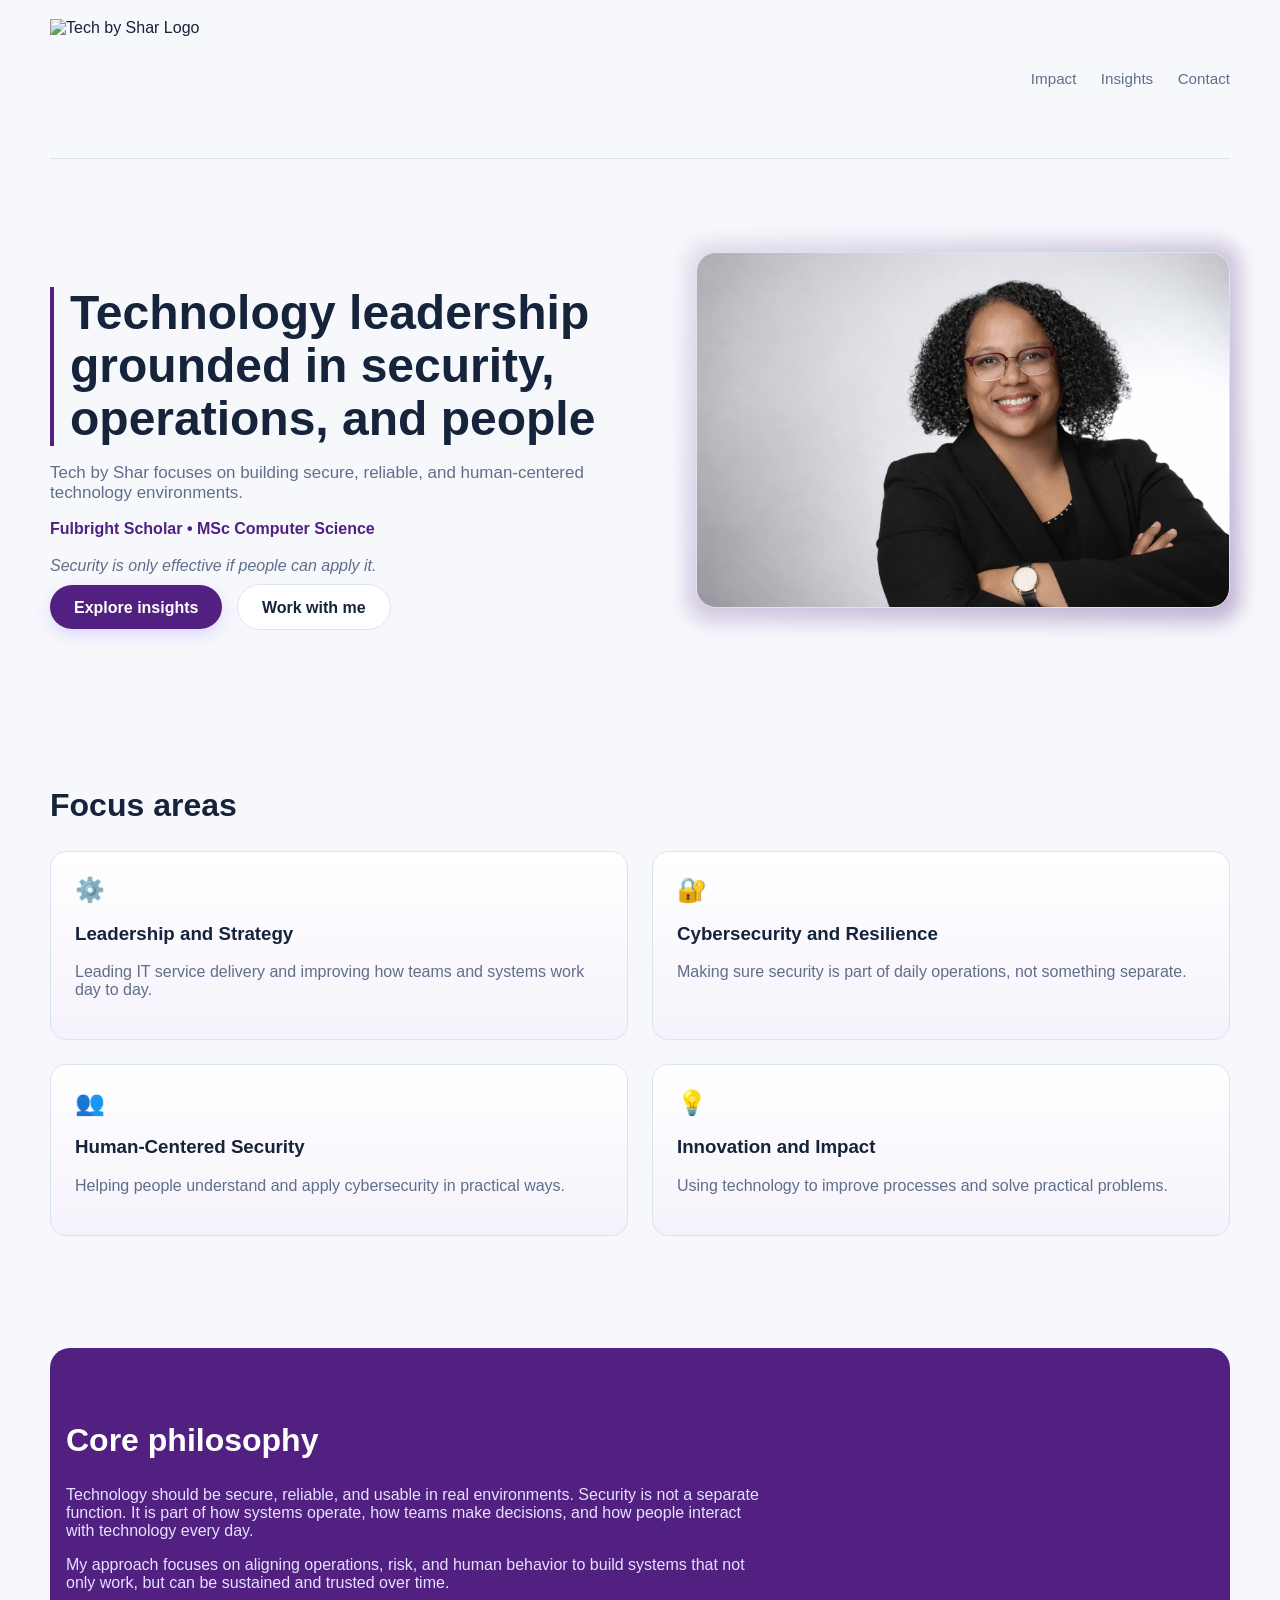
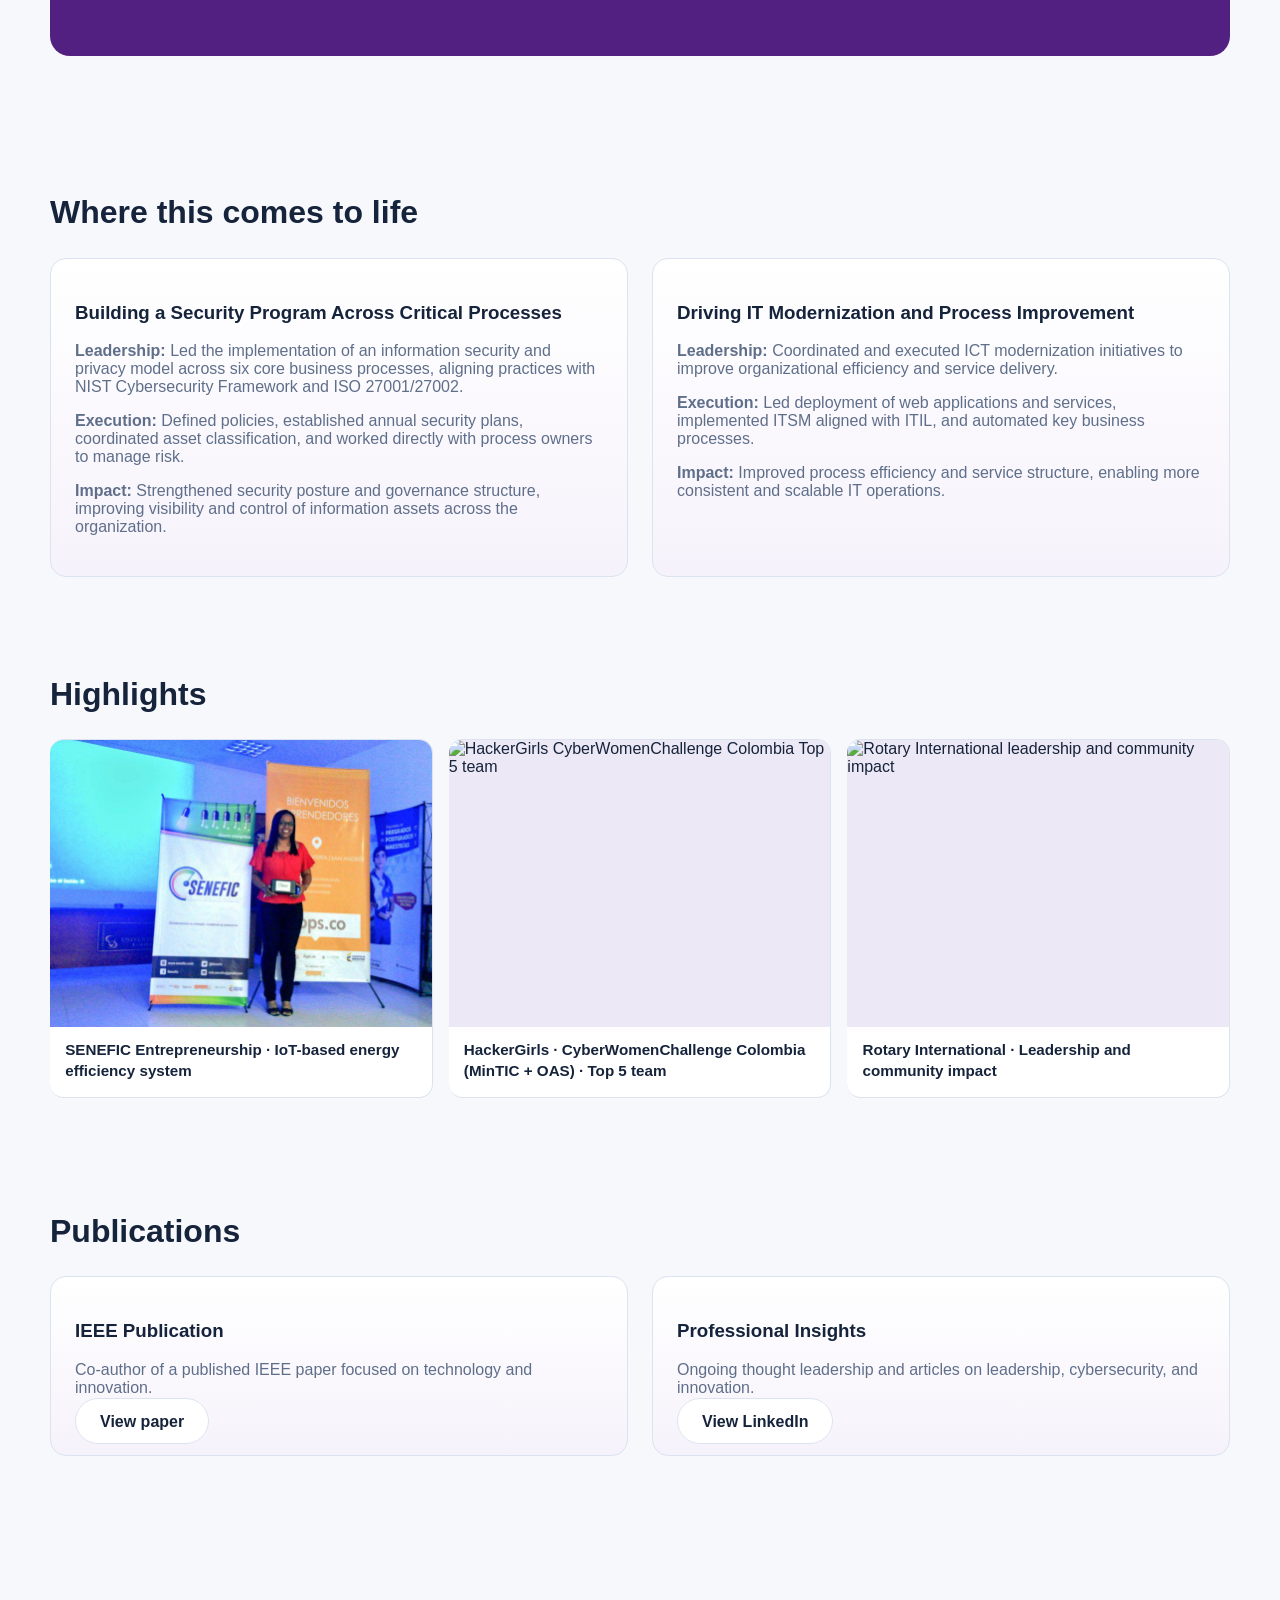
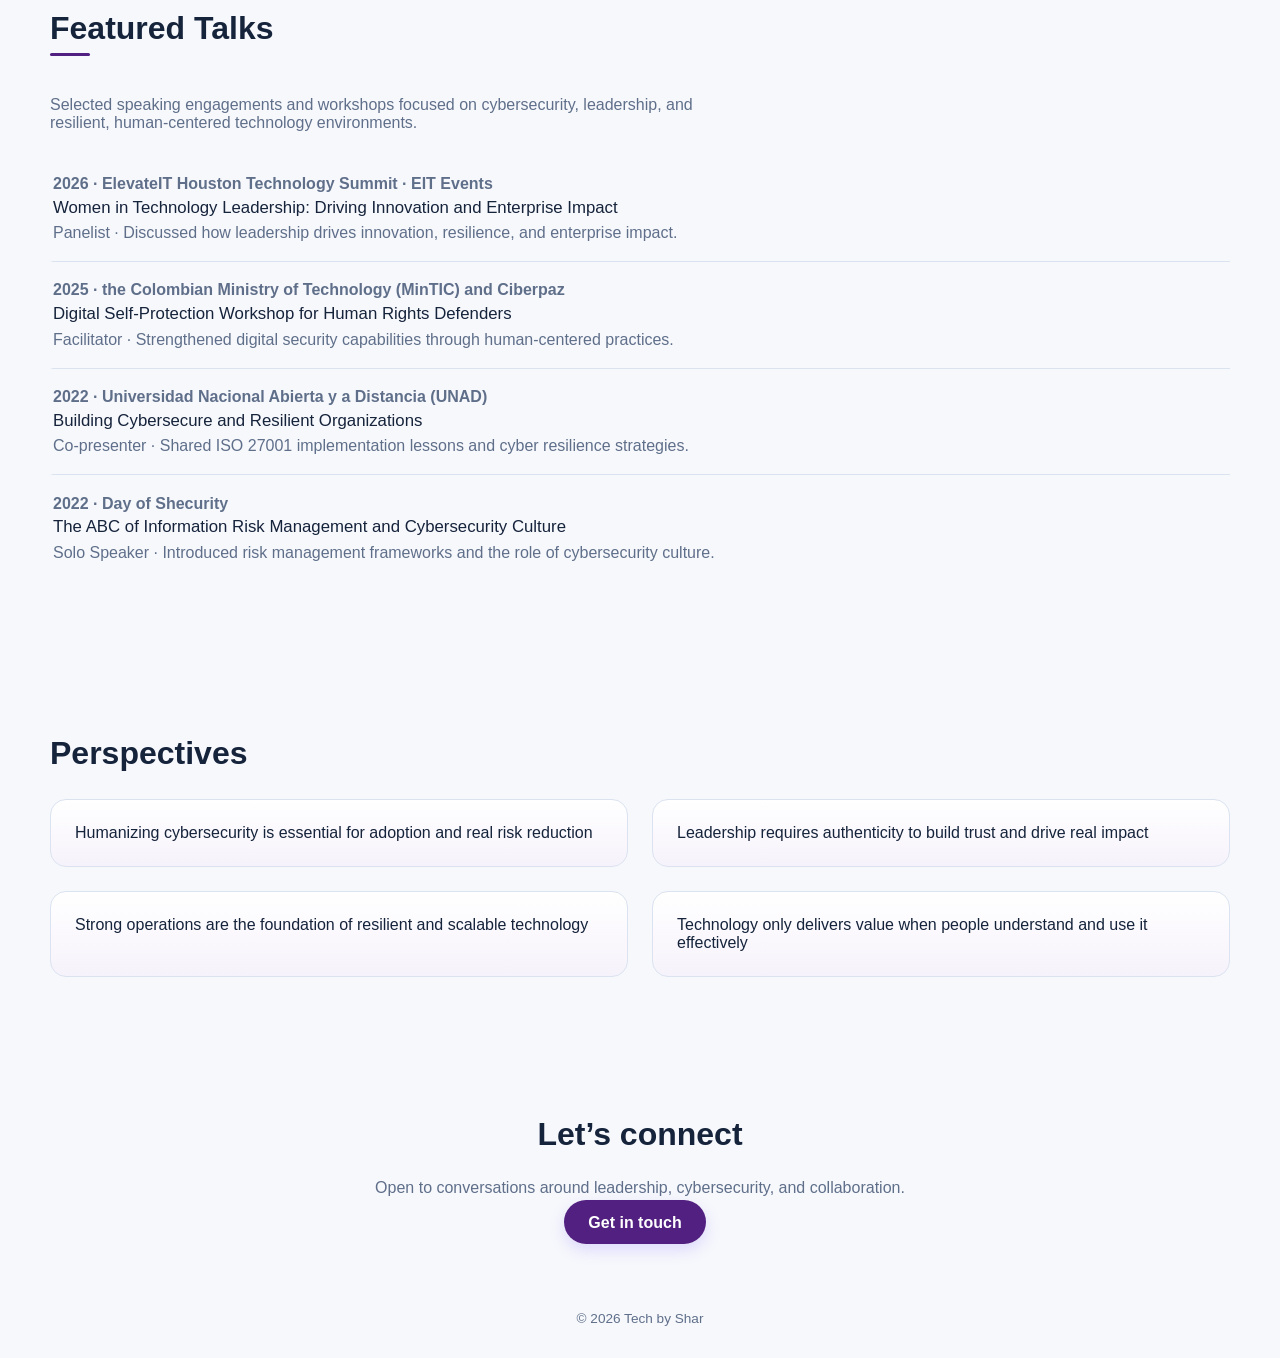
==== index.html @ eb565075 "Update index.html" ====
<!DOCTYPE html>
<html lang="en">
<head>
  <meta charset="UTF-8" />
  <meta name="viewport" content="width=device-width, initial-scale=1.0" />
  <title>Tech by Shar</title>
  <style>
    :root {
      --bg: #f7f8fc;
      --surface: #ffffff;
      --accent: #522081;
      --primary: #522081;
      --text: #15233b;
      --muted: #5f6f8a;
      --border: #dbe3f0;
      --max: 1180px;
    }

    * { box-sizing: border-box; }

    body {
      margin: 0;
      font-family: Inter, Arial, sans-serif;
      background: var(--bg);
      color: var(--text);
    }

    .container {
      width: min(100% - 2rem, var(--max));
      margin: auto;
    }

    header {
      padding: 1.2rem 0;
      border-bottom: 1px solid var(--border);
      display: flex;
      justify-content: space-between;
      align-items: center;
    }

    .logo { height: 88px; }

    nav a {
      margin-left: 20px;
      color: var(--muted);
      text-decoration: none;
      font-size: 0.95rem;
    }

    nav a:hover { color: var(--text); }

    .hero {
      display: grid;
      grid-template-columns: 1.05fr 0.95fr;
      gap: 3.5rem;
      align-items: center;
      padding: 5.5rem 0 5rem;
    }

    h1 {
      font-size: 3rem;
      line-height: 1.1;
      margin-bottom: 1rem;
    }

    p { color: var(--muted); }

    .buttons { margin-top: 1.5rem; }

    .btn {
      padding: 0.85rem 1.5rem;
      border-radius: 999px;
      text-decoration: none;
      font-weight: 700;
      margin-right: 10px;
    }

    .btn-primary {
      background: var(--primary);
      color: white;
      box-shadow: 0 6px 16px rgba(106, 76, 255, 0.18);
    }

    .btn-outline {
      border: 1px solid var(--border);
      color: var(--text);
      background: #fff;
    }

    .hero img {
      width: 100%;
      border-radius: 20px;
      border: 1px solid var(--border);
    }

    .accent-section {
      background: #522081;
      color: white;
      padding: 3rem 0;
      margin: 3rem 0;
      border-radius: 20px;
    }

    .accent-section h2 { color: white; }
    .accent-section p { color: #e6e0ff; }

    section { padding: 4rem 0; }

    h2 { font-size: 2rem; }

    .grid {
      display: grid;
      grid-template-columns: repeat(2, 1fr);
      gap: 1.5rem;
      margin-top: 1.5rem;
    }

    .card {
      transition: transform 0.25s ease, box-shadow 0.25s ease;
    }

    .card:hover {
      transform: translateY(-4px);
      box-shadow: 0 10px 25px rgba(82,32,129,0.15);
    }

    .icon {
      font-size: 1.5rem;
      margin-bottom: 0.5rem;
    }

    .fade-in {
      opacity: 0;
      transform: translateY(20px);
      transition: all 0.6s ease;
    }

    .fade-in.visible {
      opacity: 1;
      transform: translateY(0);
    }

    .card {
      background: linear-gradient(180deg, #ffffff 0%, #f6f2fb 100%);
      border-left: 4px solid #522081;
      padding: 1.5rem;
      border-radius: 16px;
      border: 1px solid var(--border);
    }

    .cta {
      text-align: center;
      padding: 3rem 0;
    }

    footer {
      text-align: center;
      padding: 2rem 0;
      color: var(--muted);
      font-size: 0.85rem;
    }

    @media(max-width: 768px) {
      .hero { grid-template-columns: 1fr; padding: 3.5rem 0; }
      .grid { grid-template-columns: 1fr; }
      h1 { font-size: 2.35rem; }
      .buttons { display: flex; flex-wrap: wrap; gap: 0.8rem; }
      .btn { margin-right: 0; }
    }


/* Highlights reel */
.reel-section {
  padding-top: 0.5rem;
  padding-bottom: 1.5rem;
}

.reel-grid {
  display: grid;
  grid-template-columns: repeat(3, 1fr);
  gap: 1rem;
  margin-top: 1.2rem;
}

.reel-card {
  overflow: hidden;
  text-align: left;
  padding: 0;
  border-left: none;
  background: #fff;
  transition: transform 0.24s ease, box-shadow 0.24s ease;
  border-radius: 14px;
}

.reel-card:hover {
  transform: translateY(-4px);
  box-shadow: 0 10px 22px rgba(82,32,129,0.14);
}

.reel-media {
  position: relative;
  overflow: hidden;
  aspect-ratio: 4 / 3;
  background: #ece8f5;
}

.reel-media img {
  width: 100%;
  height: 100%;
  object-fit: cover;
  display: block;
  transition: transform 0.35s ease;
}

.reel-card:hover .reel-media img {
  transform: scale(1.03);
}

.reel-overlay {
  position: absolute;
  inset: 0;
  background: linear-gradient(to top, rgba(21,35,59,0.78), rgba(21,35,59,0.10) 55%, rgba(21,35,59,0));
  opacity: 0;
  display: flex;
  align-items: flex-end;
  padding: 0.85rem;
  transition: opacity 0.25s ease;
}

.reel-card:hover .reel-overlay {
  opacity: 1;
}

.reel-overlay span {
  color: white;
  font-size: 0.84rem;
  line-height: 1.35;
  font-weight: 600;
}

.reel-copy {
  padding: 0.85rem 0.95rem 1rem;
}

.reel-copy p {
  margin: 0;
  color: var(--text);
  font-weight: 600;
  line-height: 1.35;
  font-size: 0.95rem;
}

.talks-intro {
  max-width: 700px;
  margin-top: 0.5rem;
  margin-bottom: 0.4rem;
}

@media(max-width: 900px) {
  .reel-grid {
    grid-template-columns: 1fr;
  }
}

    /* Featured Talks styling */
    #talks h2 {
      position: relative;
      display: inline-block;
      padding-bottom: 0.3rem;
    }

    #talks h2::after {
      content: "";
      display: block;
      width: 40px;
      height: 3px;
      background: var(--primary);
      margin-top: 6px;
      border-radius: 2px;
    }

    #talks .fade-in {
      border-left: 3px solid transparent;
      padding-left: 0.8rem;
      transition: all 0.25s ease;
    }

    #talks .fade-in:hover {
      border-left: 3px solid var(--primary);
      background: linear-gradient(90deg, #52208110, transparent);
    }

</style>
</head>
<body>

<div class="container">

<header>
  <img src="tbslogo.png" alt="Tech by Shar Logo" class="logo" style="height:120px;">
  <nav>
    <a href="#impact">Impact</a>
    <a href="#insights">Insights</a>
    <a href="#contact">Contact</a>
  </nav>
</header>

<section class="hero">
  <div>
    <div style="border-left:4px solid var(--primary); padding-left:1rem; margin-bottom:1rem;">
      <h1>Technology leadership grounded in security, operations, and people</h1>
    </div>

    <p style="max-width:34rem; font-size:1.06rem;">
      Tech by Shar focuses on building secure, reliable, and human-centered technology environments.
    </p>

    <p style="margin-top:0.6rem; font-weight:600; color: var(--primary);">
      Fulbright Scholar • MSc Computer Science
    </p>

    <p style="margin-top:1.2rem; font-style:italic; color: var(--muted);">
      Security is only effective if people can apply it.
    </p>

    <div class="buttons">
      <a href="#insights" class="btn btn-primary">Explore insights</a>
      <a href="#contact" class="btn btn-outline">Work with me</a>
    </div>
  </div>

  <div style="position:relative;">
    <div style="position:absolute; inset:-10px; background:linear-gradient(135deg, #52208122, #52208155); border-radius:24px; filter:blur(10px);"></div>
    <img src="tbsr.png" alt="Tech by Shar" style="position:relative;">
  </div>
</section>

<section id="impact">
  <h2>Focus areas</h2>
  <div class="grid">
    <div class="card fade-in">
      <div class="icon">⚙️</div>
      <h3>Leadership and Strategy</h3>
      <p>Leading IT service delivery and improving how teams and systems work day to day.</p>
    </div>
    <div class="card fade-in">
      <div class="icon">🔐</div>
      <h3>Cybersecurity and Resilience</h3>
      <p>Making sure security is part of daily operations, not something separate.</p>
    </div>
    <div class="card fade-in">
      <div class="icon">👥</div>
      <h3>Human-Centered Security</h3>
      <p>Helping people understand and apply cybersecurity in practical ways.</p>
    </div>
    <div class="card fade-in">
      <div class="icon">💡</div>
      <h3>Innovation and Impact</h3>
      <p>Using technology to improve processes and solve practical problems.</p>
    </div>
  </div>
</section>

<section class="accent-section">
  <div class="container">
    <h2>Core philosophy</h2>
    <p style="max-width:700px;">
      Technology should be secure, reliable, and usable in real environments. Security is not a separate function. It is part of how systems operate, how teams make decisions, and how people interact with technology every day.
    </p>
    <p style="max-width:700px; margin-top:1rem;">
      My approach focuses on aligning operations, risk, and human behavior to build systems that not only work, but can be sustained and trusted over time.
    </p>
  </div>
</section>


<section id="impact-stories">
  <h2>Where this comes to life</h2>
  <div class="grid">

    <div class="card fade-in">
      <h3>Building a Security Program Across Critical Processes</h3>
      <p><strong>Leadership:</strong> Led the implementation of an information security and privacy model across six core business processes, aligning practices with NIST Cybersecurity Framework and ISO 27001/27002.</p>
      <p><strong>Execution:</strong> Defined policies, established annual security plans, coordinated asset classification, and worked directly with process owners to manage risk.</p>
      <p><strong>Impact:</strong> Strengthened security posture and governance structure, improving visibility and control of information assets across the organization.</p>
    </div>

    <div class="card fade-in">
      <h3>Driving IT Modernization and Process Improvement</h3>
      <p><strong>Leadership:</strong> Coordinated and executed ICT modernization initiatives to improve organizational efficiency and service delivery.</p>
      <p><strong>Execution:</strong> Led deployment of web applications and services, implemented ITSM aligned with ITIL, and automated key business processes.</p>
      <p><strong>Impact:</strong> Improved process efficiency and service structure, enabling more consistent and scalable IT operations.</p>
    </div>

  </div>
</section>

<section id="reel" class="reel-section">
  <h2>Highlights</h2>
  <div class="reel-grid">

    <div class="card reel-card fade-in">
      <div class="reel-media">
        <img src="Senefic1.jpeg" alt="SENEFIC entrepreneurship and IoT innovation">
        <div class="reel-overlay">
          <span>Innovation translated into practical, community-driven technology.</span>
        </div>
      </div>
      <div class="reel-copy">
        <p>SENEFIC Entrepreneurship · IoT-based energy efficiency system</p>
      </div>
    </div>

    <div class="card reel-card fade-in">
      <div class="reel-media">
        <img src="ChatGPT Image Apr 8, 2026, 11_55_31 PM.png" alt="HackerGirls CyberWomenChallenge Colombia Top 5 team">
        <div class="reel-overlay">
          <span>Cybersecurity, teamwork, and national-level challenge experience.</span>
        </div>
      </div>
      <div class="reel-copy">
        <p>HackerGirls · CyberWomenChallenge Colombia (MinTIC + OAS) · Top 5 team</p>
      </div>
    </div>

    <div class="card reel-card fade-in">
      <div class="reel-media">
        <img src="FB_IMG_1553921171342.jpg" alt="Rotary International leadership and community impact">
        <div class="reel-overlay">
          <span>Leadership expressed through service, collaboration, and community impact.</span>
        </div>
      </div>
      <div class="reel-copy">
        <p>Rotary International · Leadership and community impact</p>
      </div>
    </div>

  </div>
</section>

<section id="publications">
  <h2>Publications</h2>
  <div class="grid">

    <div class="card fade-in">
      <h3>IEEE Publication</h3>
      <p>Co-author of a published IEEE paper focused on technology and innovation.</p>
      <a href="https://ieeexplore.ieee.org/document/11339996" target="_blank" class="btn btn-outline">View paper</a>
    </div>

    <div class="card fade-in">
      <h3>Professional Insights</h3>
      <p>Ongoing thought leadership and articles on leadership, cybersecurity, and innovation.</p>
      <a href="https://www.linkedin.com/in/techbyshar/" target="_blank" class="btn btn-outline">View LinkedIn</a>
    </div>

  </div>
</section>


<section id="talks">
  <h2>Featured Talks</h2>

  <p class="talks-intro">
    Selected speaking engagements and workshops focused on cybersecurity, leadership, and resilient, human-centered technology environments.
  </p>

  <div style="margin-top:1.5rem;">

    <div class="fade-in" style="border-bottom:1px solid var(--border); padding:1.2rem 0;">
      <p style="margin:0; font-weight:600;">
        2026 · ElevateIT Houston Technology Summit · EIT Events
      </p>
      <p style="margin:0.3rem 0 0; font-size:1.05rem; color:var(--text);">
        Women in Technology Leadership: Driving Innovation and Enterprise Impact
      </p>
      <p style="margin:0.4rem 0 0; color:var(--muted);">
        Panelist · Discussed how leadership drives innovation, resilience, and enterprise impact.
      </p>
    </div>

    <div class="fade-in" style="border-bottom:1px solid var(--border); padding:1.2rem 0;">
      <p style="margin:0; font-weight:600;">
        2025 · the Colombian Ministry of Technology (MinTIC) and Ciberpaz
      </p>
      <p style="margin:0.3rem 0 0; font-size:1.05rem; color:var(--text);">
        Digital Self-Protection Workshop for Human Rights Defenders
      </p>
      <p style="margin:0.4rem 0 0; color:var(--muted);">
        Facilitator · Strengthened digital security capabilities through human-centered practices.
      </p>
    </div>

    <div class="fade-in" style="border-bottom:1px solid var(--border); padding:1.2rem 0;">
      <p style="margin:0; font-weight:600;">
        2022 · Universidad Nacional Abierta y a Distancia (UNAD)
      </p>
      <p style="margin:0.3rem 0 0; font-size:1.05rem; color:var(--text);">
        Building Cybersecure and Resilient Organizations
      </p>
      <p style="margin:0.4rem 0 0; color:var(--muted);">
        Co-presenter · Shared ISO 27001 implementation lessons and cyber resilience strategies.
      </p>
    </div>

    <div class="fade-in" style="padding:1.2rem 0;">
      <p style="margin:0; font-weight:600;">
        2022 · Day of Shecurity
      </p>
      <p style="margin:0.3rem 0 0; font-size:1.05rem; color:var(--text);">
        The ABC of Information Risk Management and Cybersecurity Culture
      </p>
      <p style="margin:0.4rem 0 0; color:var(--muted);">
        Solo Speaker · Introduced risk management frameworks and the role of cybersecurity culture.
      </p>
    </div>

  </div>
</section>


<section id="insights">
  <h2>Perspectives</h2>
  <div class="grid">
    <div class="card">Humanizing cybersecurity is essential for adoption and real risk reduction</div>
    <div class="card">Leadership requires authenticity to build trust and drive real impact</div>
    <div class="card">Strong operations are the foundation of resilient and scalable technology</div>
    <div class="card">Technology only delivers value when people understand and use it effectively</div>
  </div>
</section>

<section class="cta" id="contact">
  <h2>Let’s connect</h2>
  <p>Open to conversations around leadership, cybersecurity, and collaboration.</p>
  <a href="mailto:techbyshar@email.com" class="btn btn-primary">Get in touch</a>
</section>

<footer>
  © 2026 Tech by Shar
</footer>

</div>

<script>
  const observer = new IntersectionObserver(entries => {
    entries.forEach(entry => {
      if(entry.isIntersecting) {
        entry.target.classList.add('visible');
      }
    });
  });

  document.querySelectorAll('.fade-in').forEach(el => observer.observe(el));
</script>
</body>
</html>
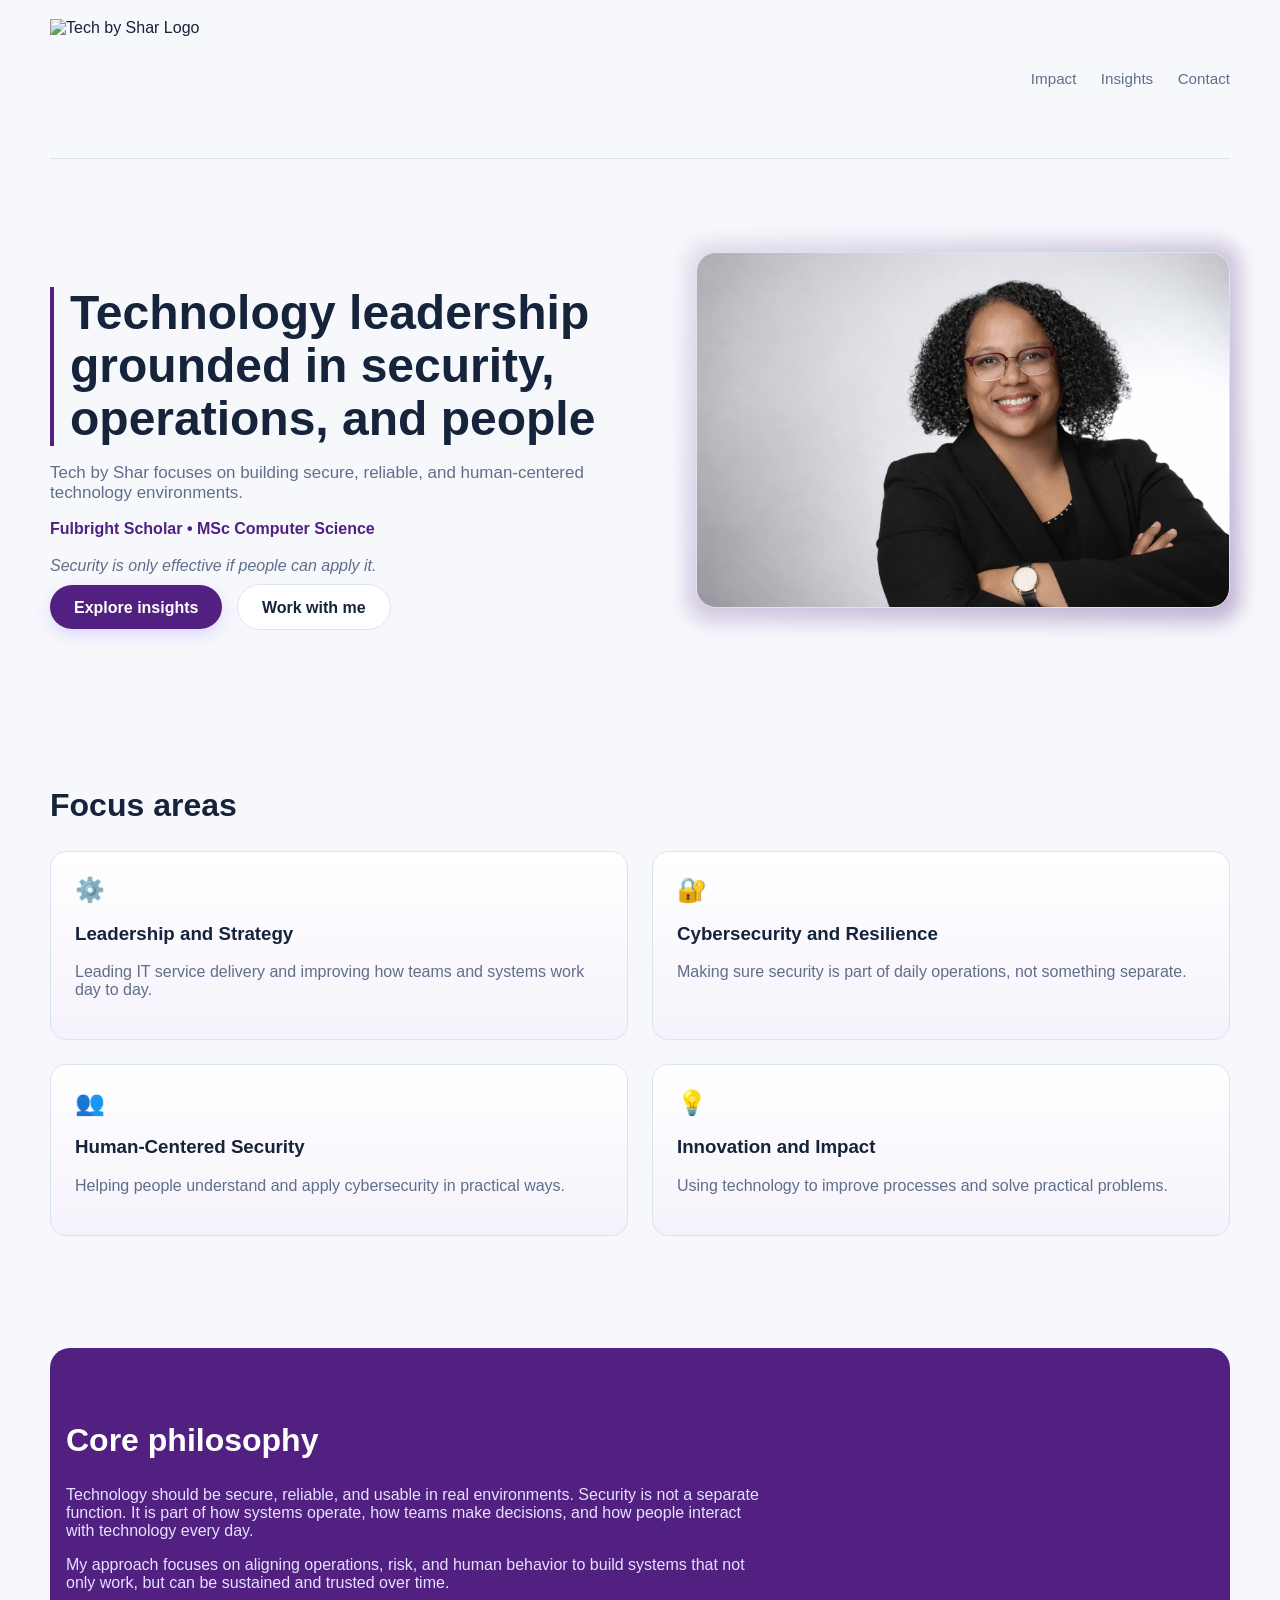
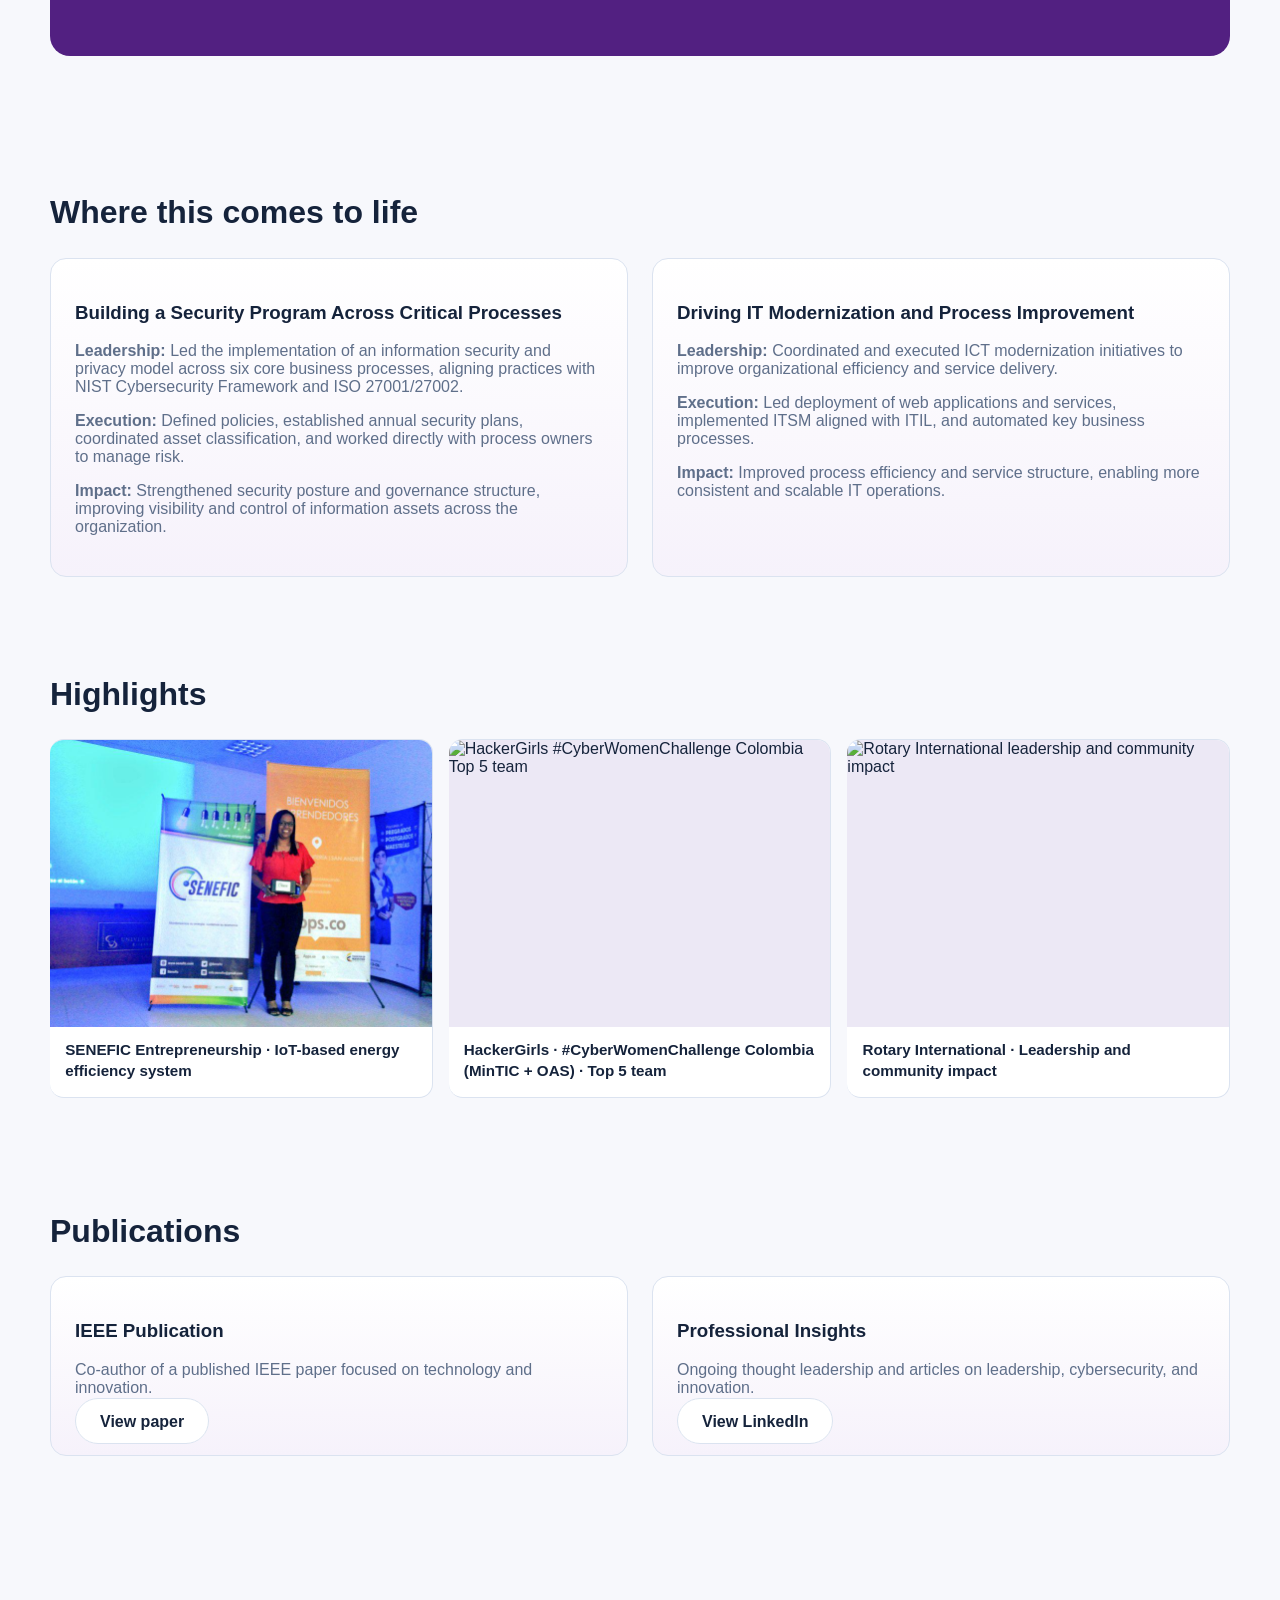
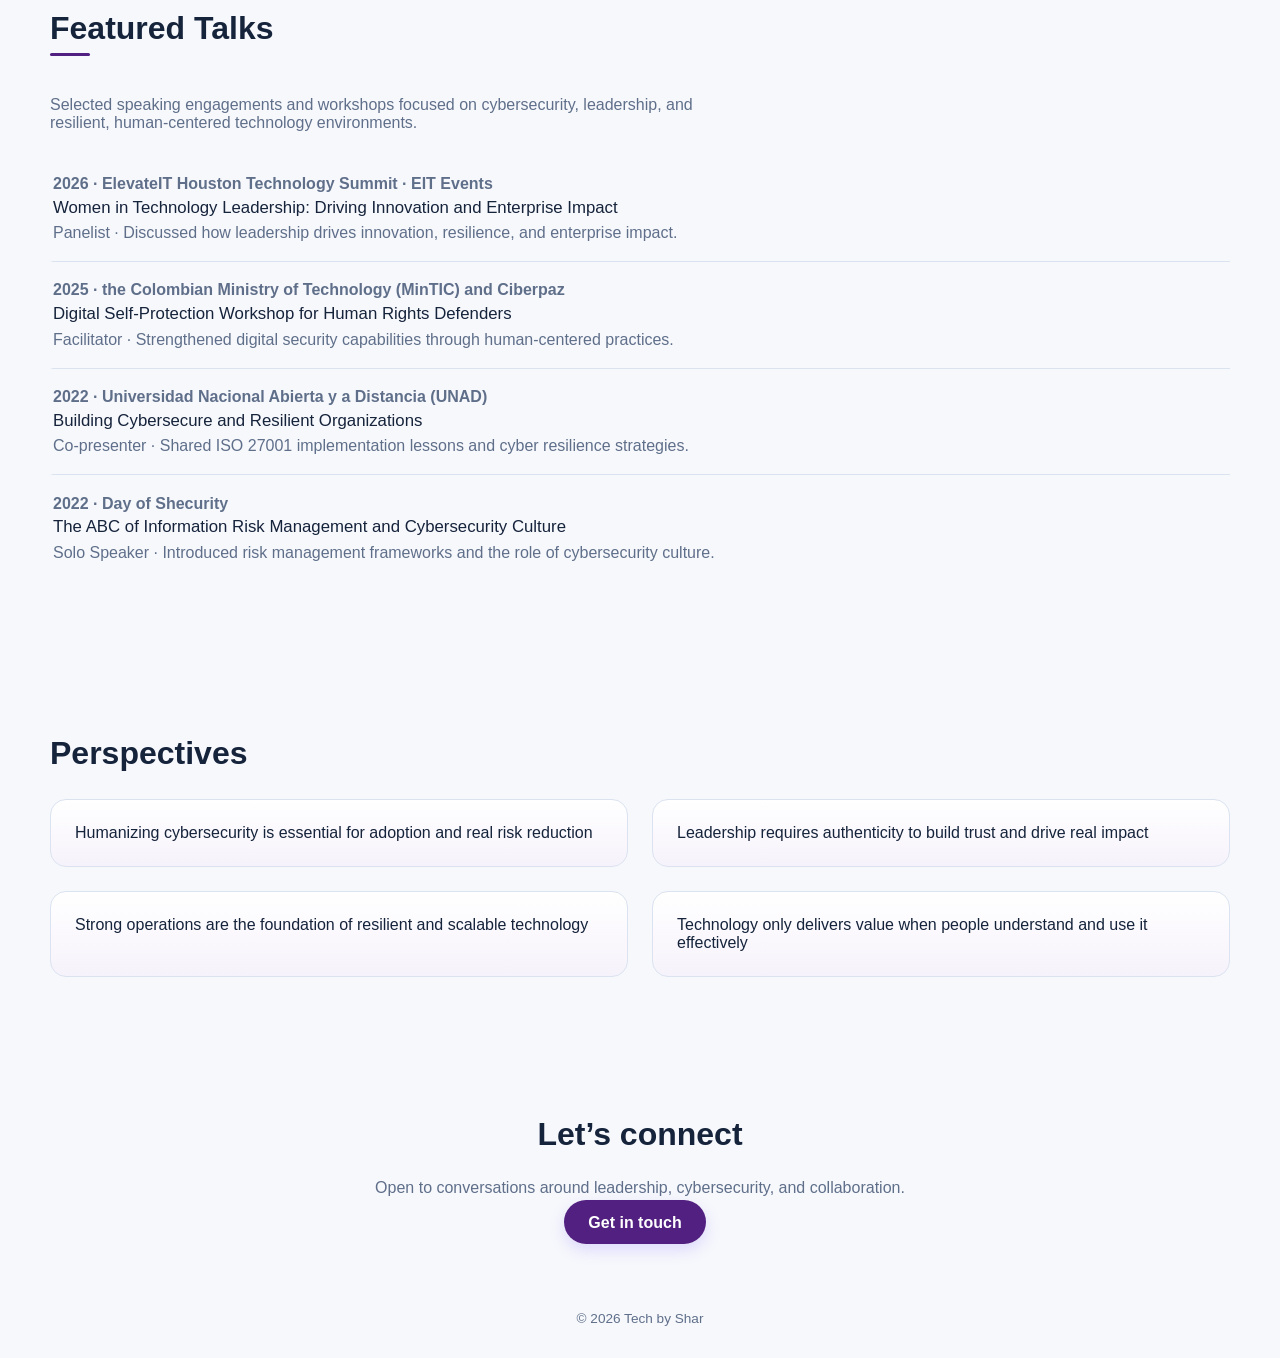
==== commit 97a20aff: "Update index.html" ====
--- a/index.html
+++ b/index.html
@@ -413,19 +413,19 @@
 
     <div class="card reel-card fade-in">
       <div class="reel-media">
-        <img src="ChatGPT Image Apr 8, 2026, 11_55_31 PM.png" alt="HackerGirls CyberWomenChallenge Colombia Top 5 team">
+        <img src="HG2.png" alt="HackerGirls #CyberWomenChallenge Colombia Top 5 team">
         <div class="reel-overlay">
           <span>Cybersecurity, teamwork, and national-level challenge experience.</span>
         </div>
       </div>
       <div class="reel-copy">
-        <p>HackerGirls · CyberWomenChallenge Colombia (MinTIC + OAS) · Top 5 team</p>
+        <p>HackerGirls · #CyberWomenChallenge Colombia (MinTIC + OAS) · Top 5 team</p>
       </div>
     </div>
 
     <div class="card reel-card fade-in">
       <div class="reel-media">
-        <img src="FB_IMG_1553921171342.jpg" alt="Rotary International leadership and community impact">
+        <img src="Rotary2.jpg" alt="Rotary International leadership and community impact">
         <div class="reel-overlay">
           <span>Leadership expressed through service, collaboration, and community impact.</span>
         </div>
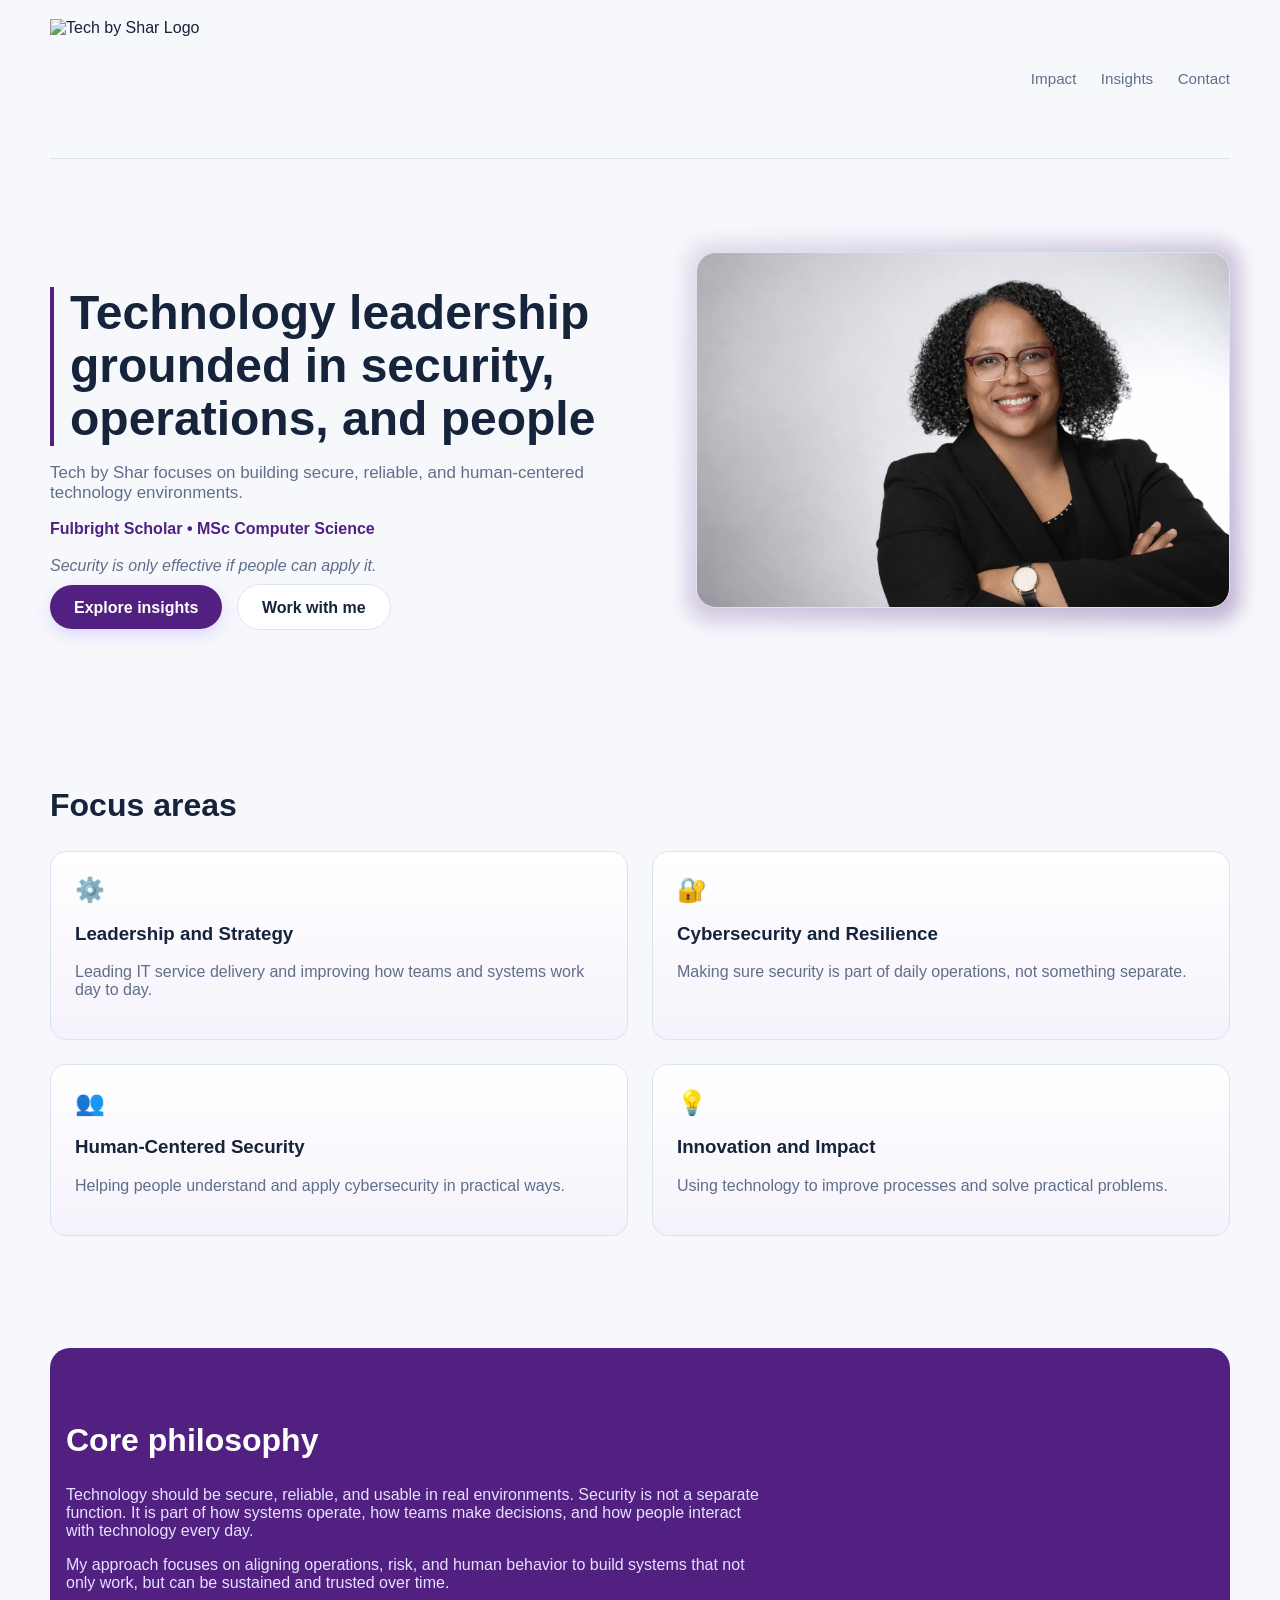
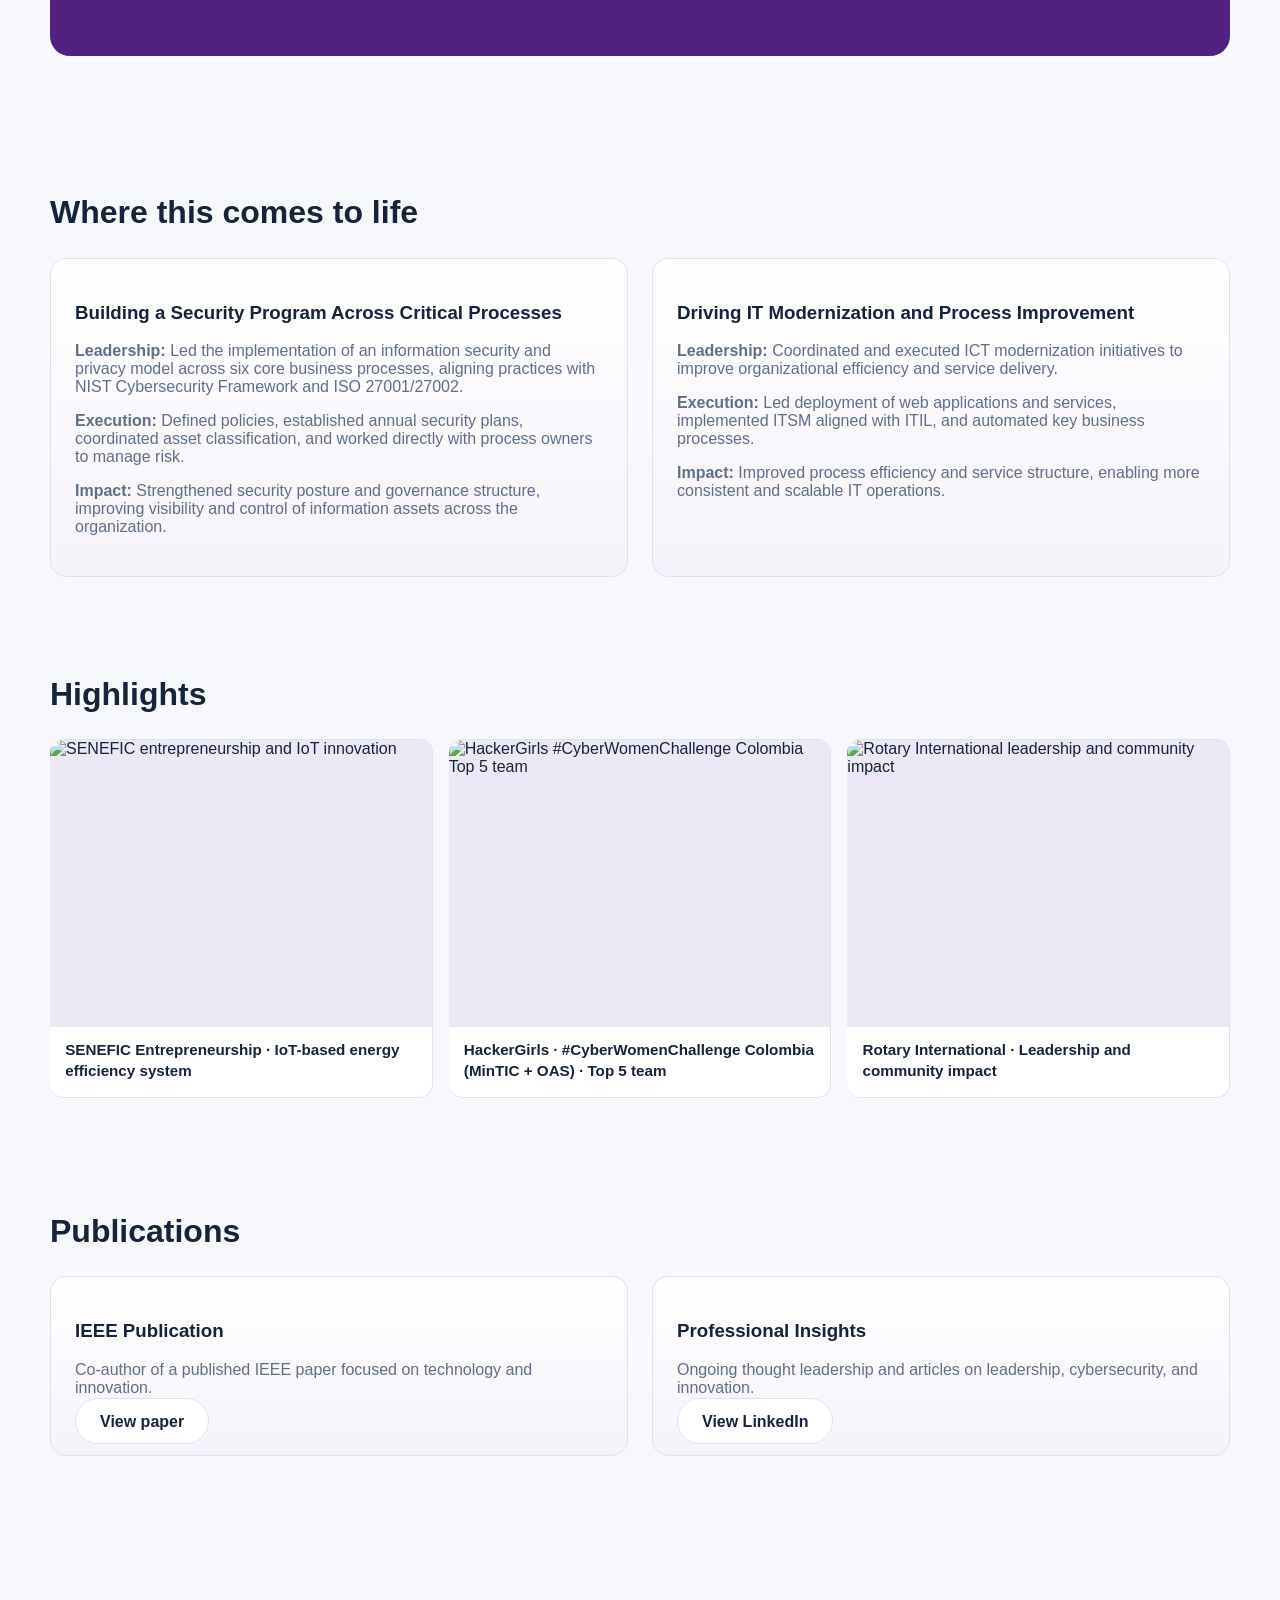
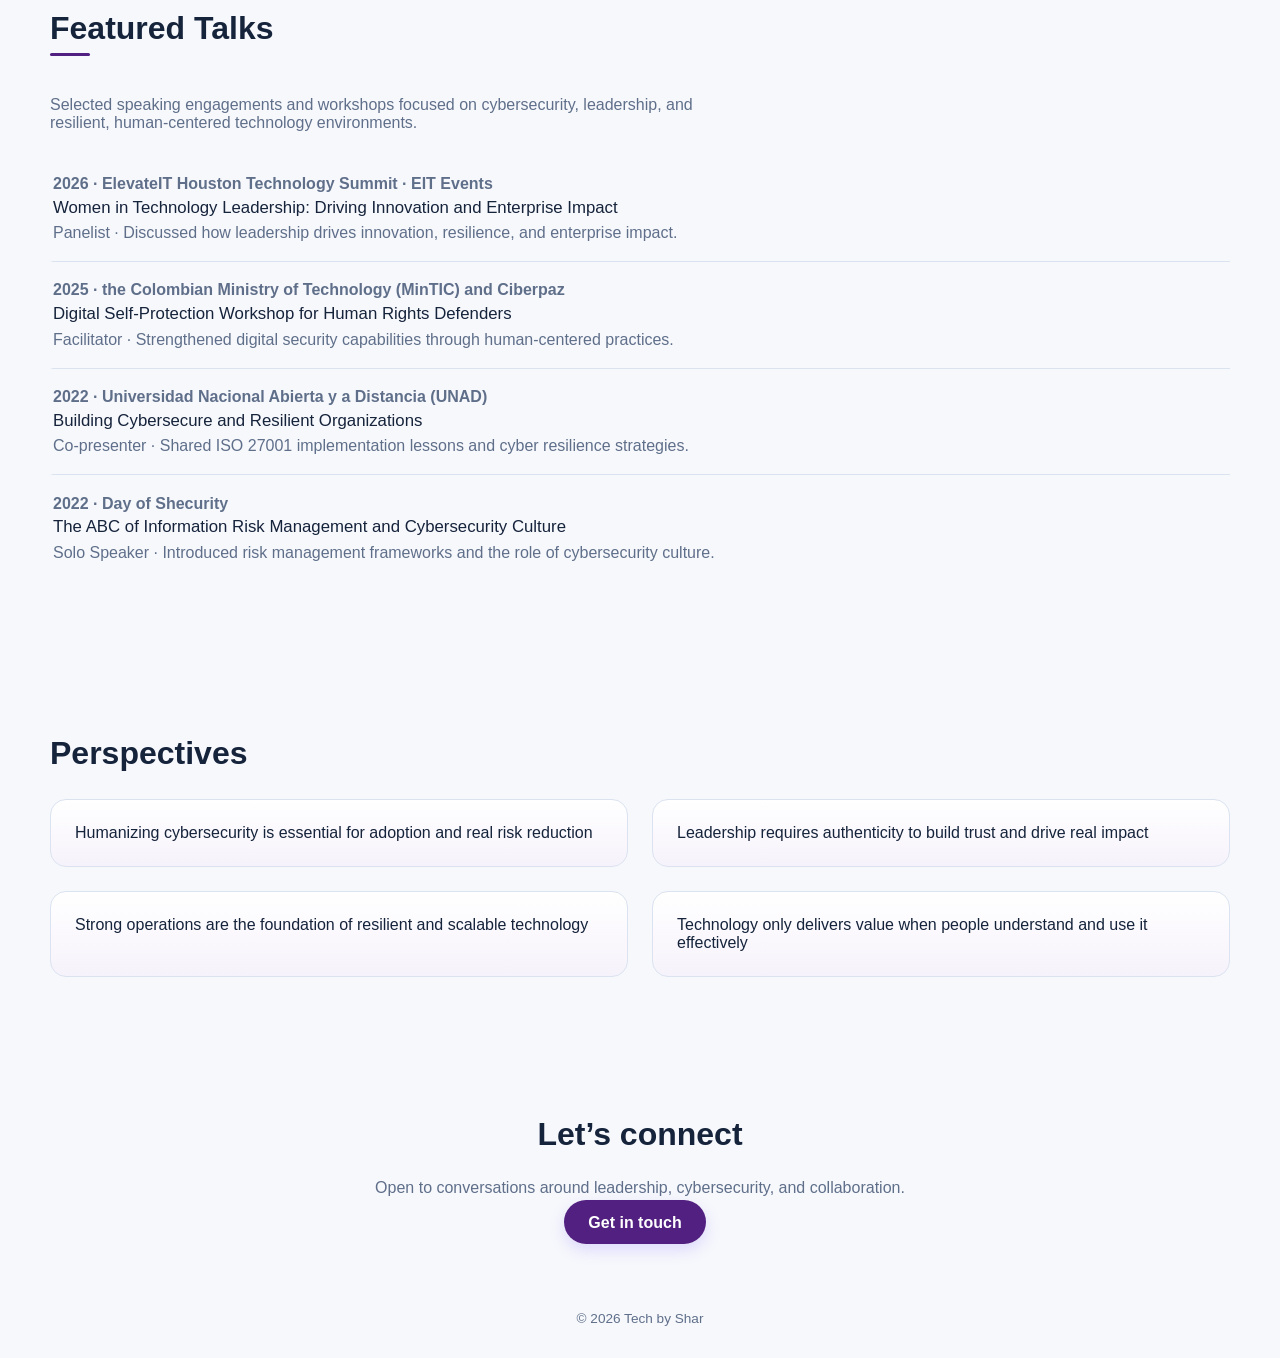
==== commit ba7fa6e1: "Update index.html" ====
--- a/index.html
+++ b/index.html
@@ -401,7 +401,7 @@
 
     <div class="card reel-card fade-in">
       <div class="reel-media">
-        <img src="Senefic1.jpeg" alt="SENEFIC entrepreneurship and IoT innovation">
+        <img src="Senefic3.jpeg" alt="SENEFIC entrepreneurship and IoT innovation">
         <div class="reel-overlay">
           <span>Innovation translated into practical, community-driven technology.</span>
         </div>
@@ -413,7 +413,7 @@
 
     <div class="card reel-card fade-in">
       <div class="reel-media">
-        <img src="HG2.png" alt="HackerGirls #CyberWomenChallenge Colombia Top 5 team">
+        <img src="HG3.png" alt="HackerGirls #CyberWomenChallenge Colombia Top 5 team">
         <div class="reel-overlay">
           <span>Cybersecurity, teamwork, and national-level challenge experience.</span>
         </div>
@@ -425,7 +425,7 @@
 
     <div class="card reel-card fade-in">
       <div class="reel-media">
-        <img src="Rotary2.jpg" alt="Rotary International leadership and community impact">
+        <img src="Rotary1.jpg" alt="Rotary International leadership and community impact">
         <div class="reel-overlay">
           <span>Leadership expressed through service, collaboration, and community impact.</span>
         </div>
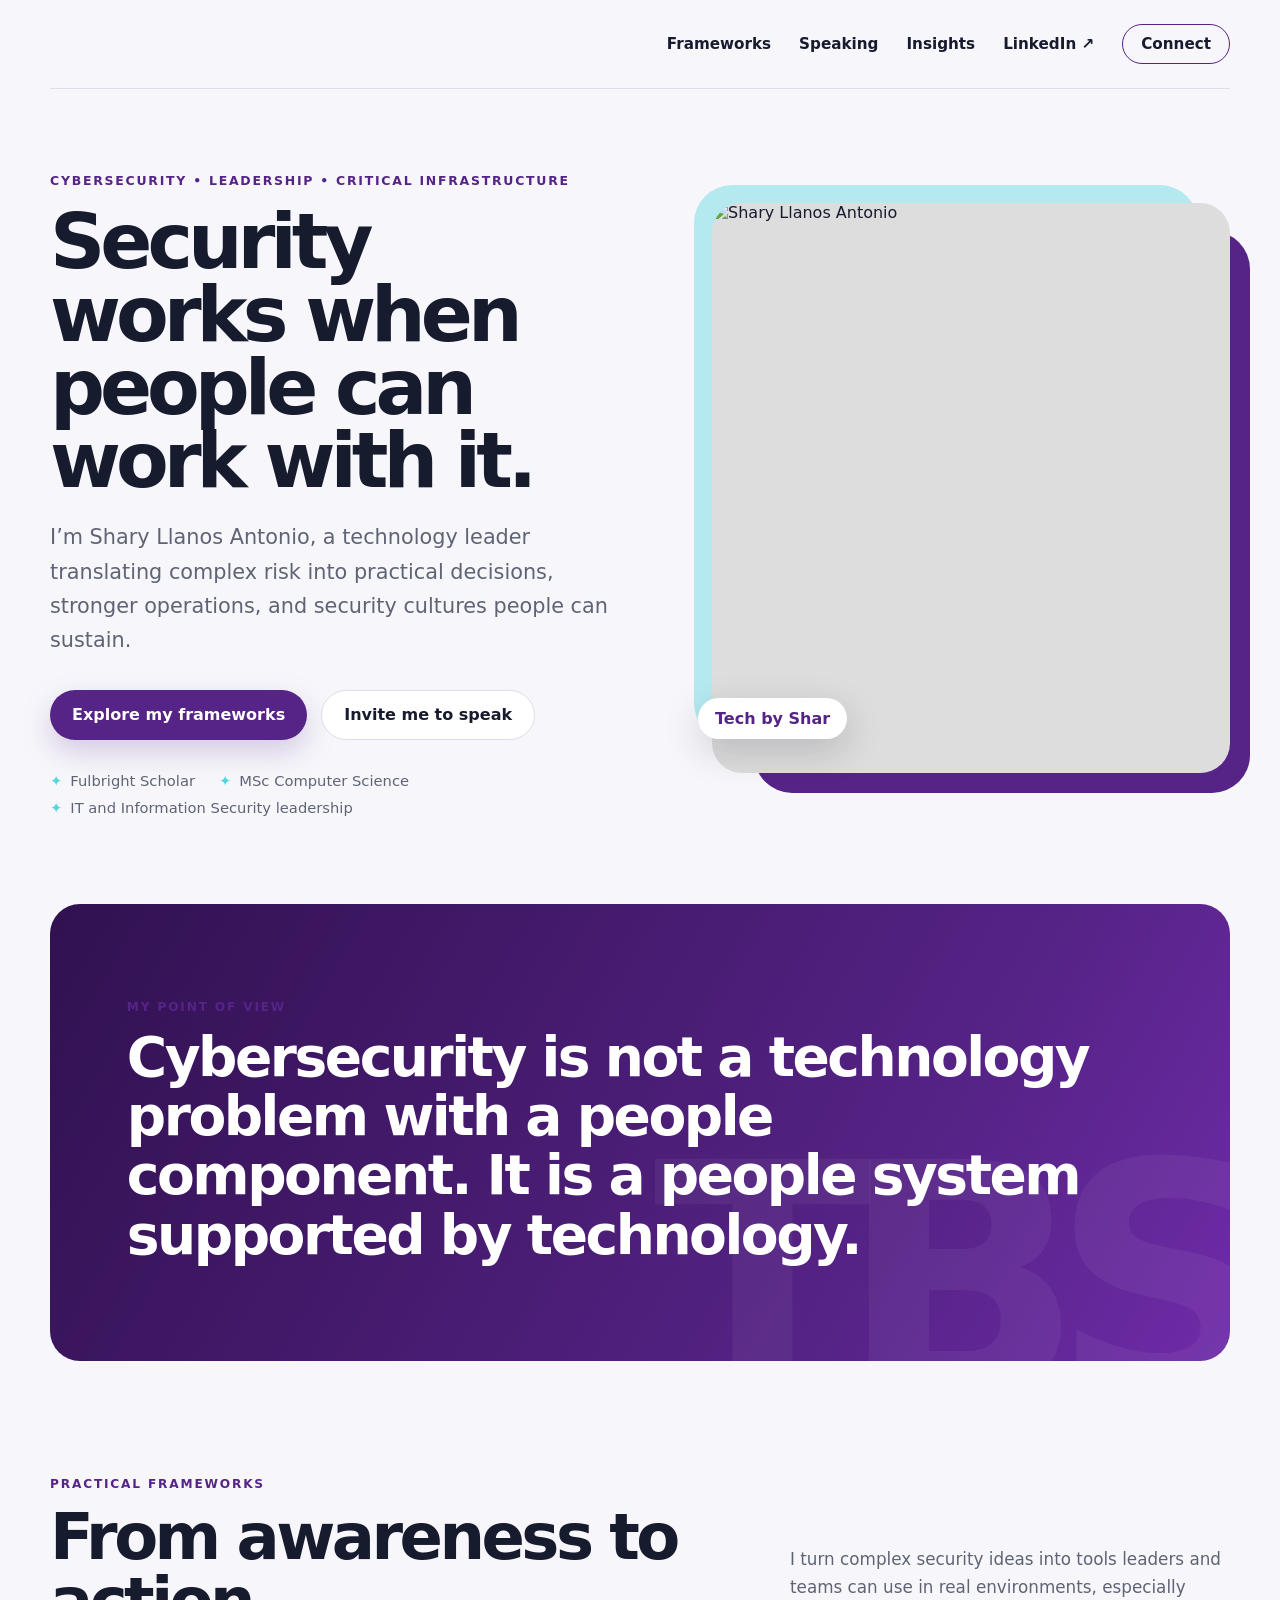
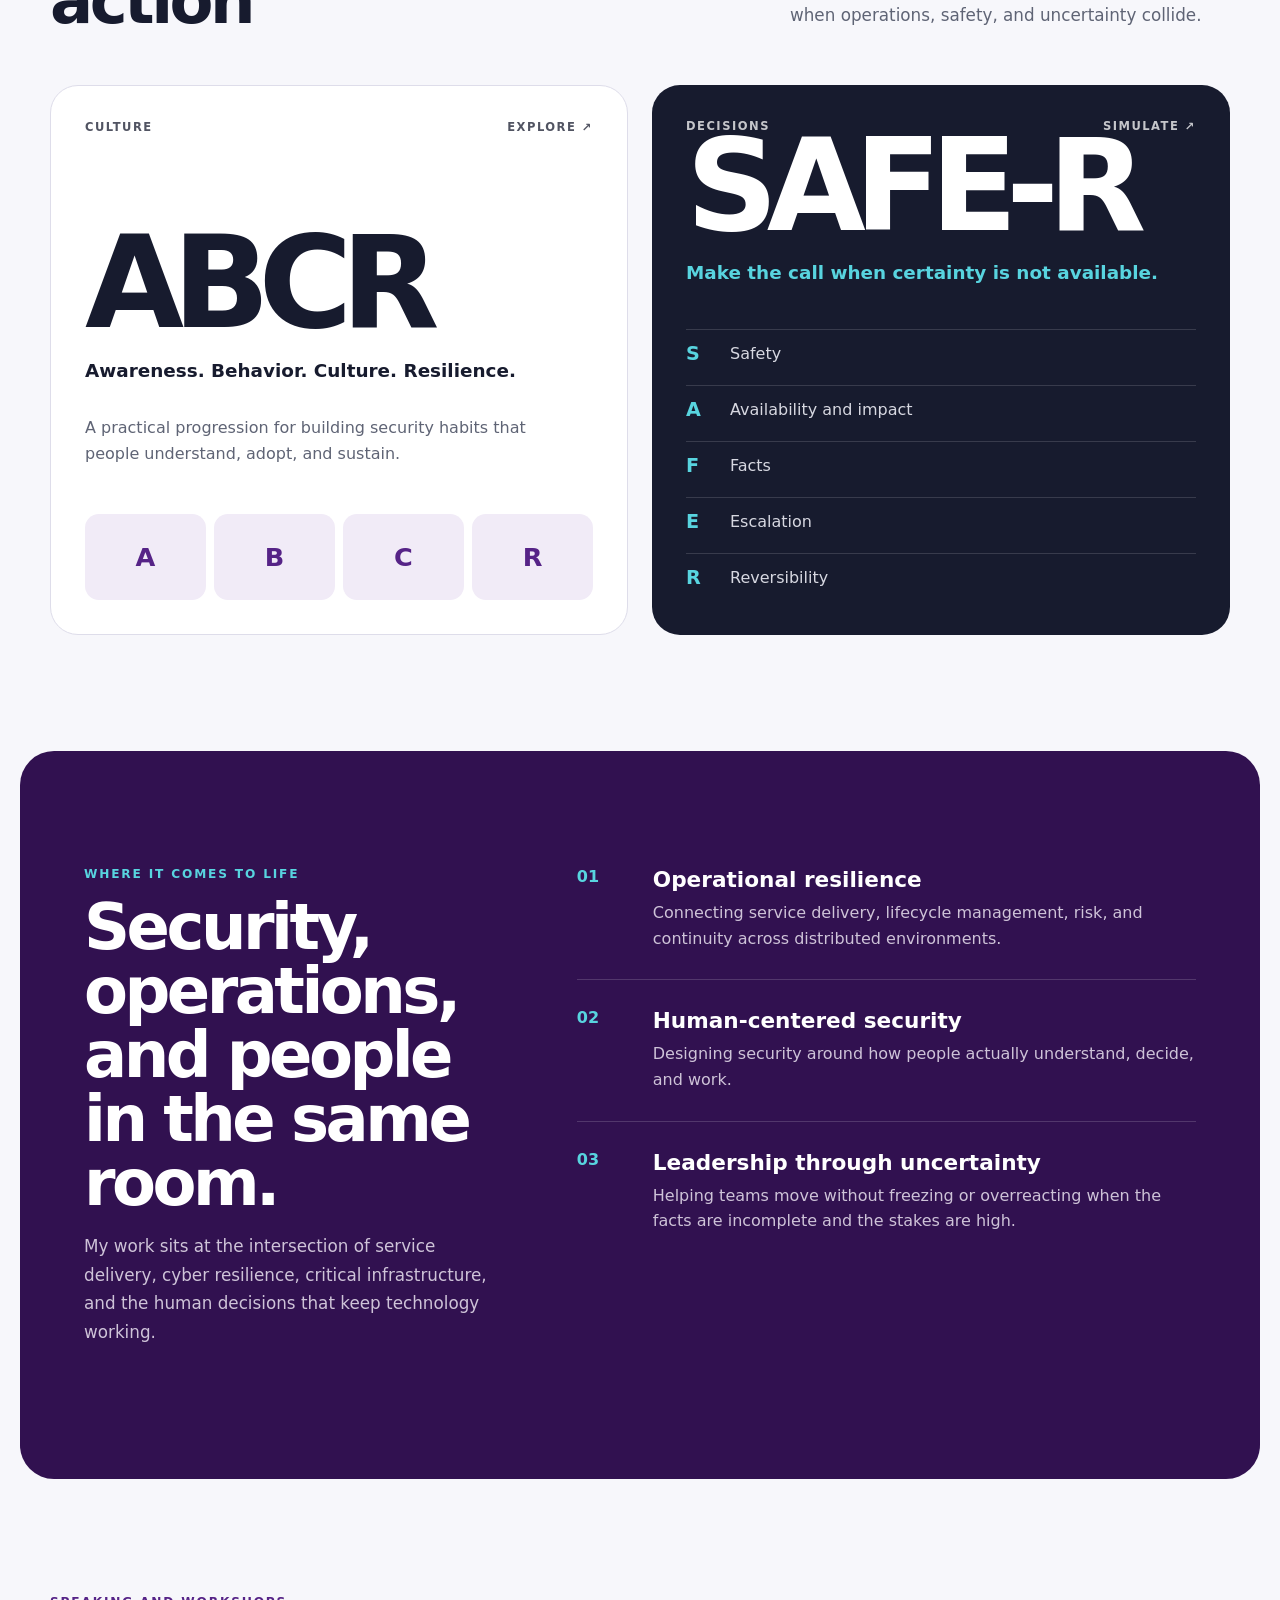
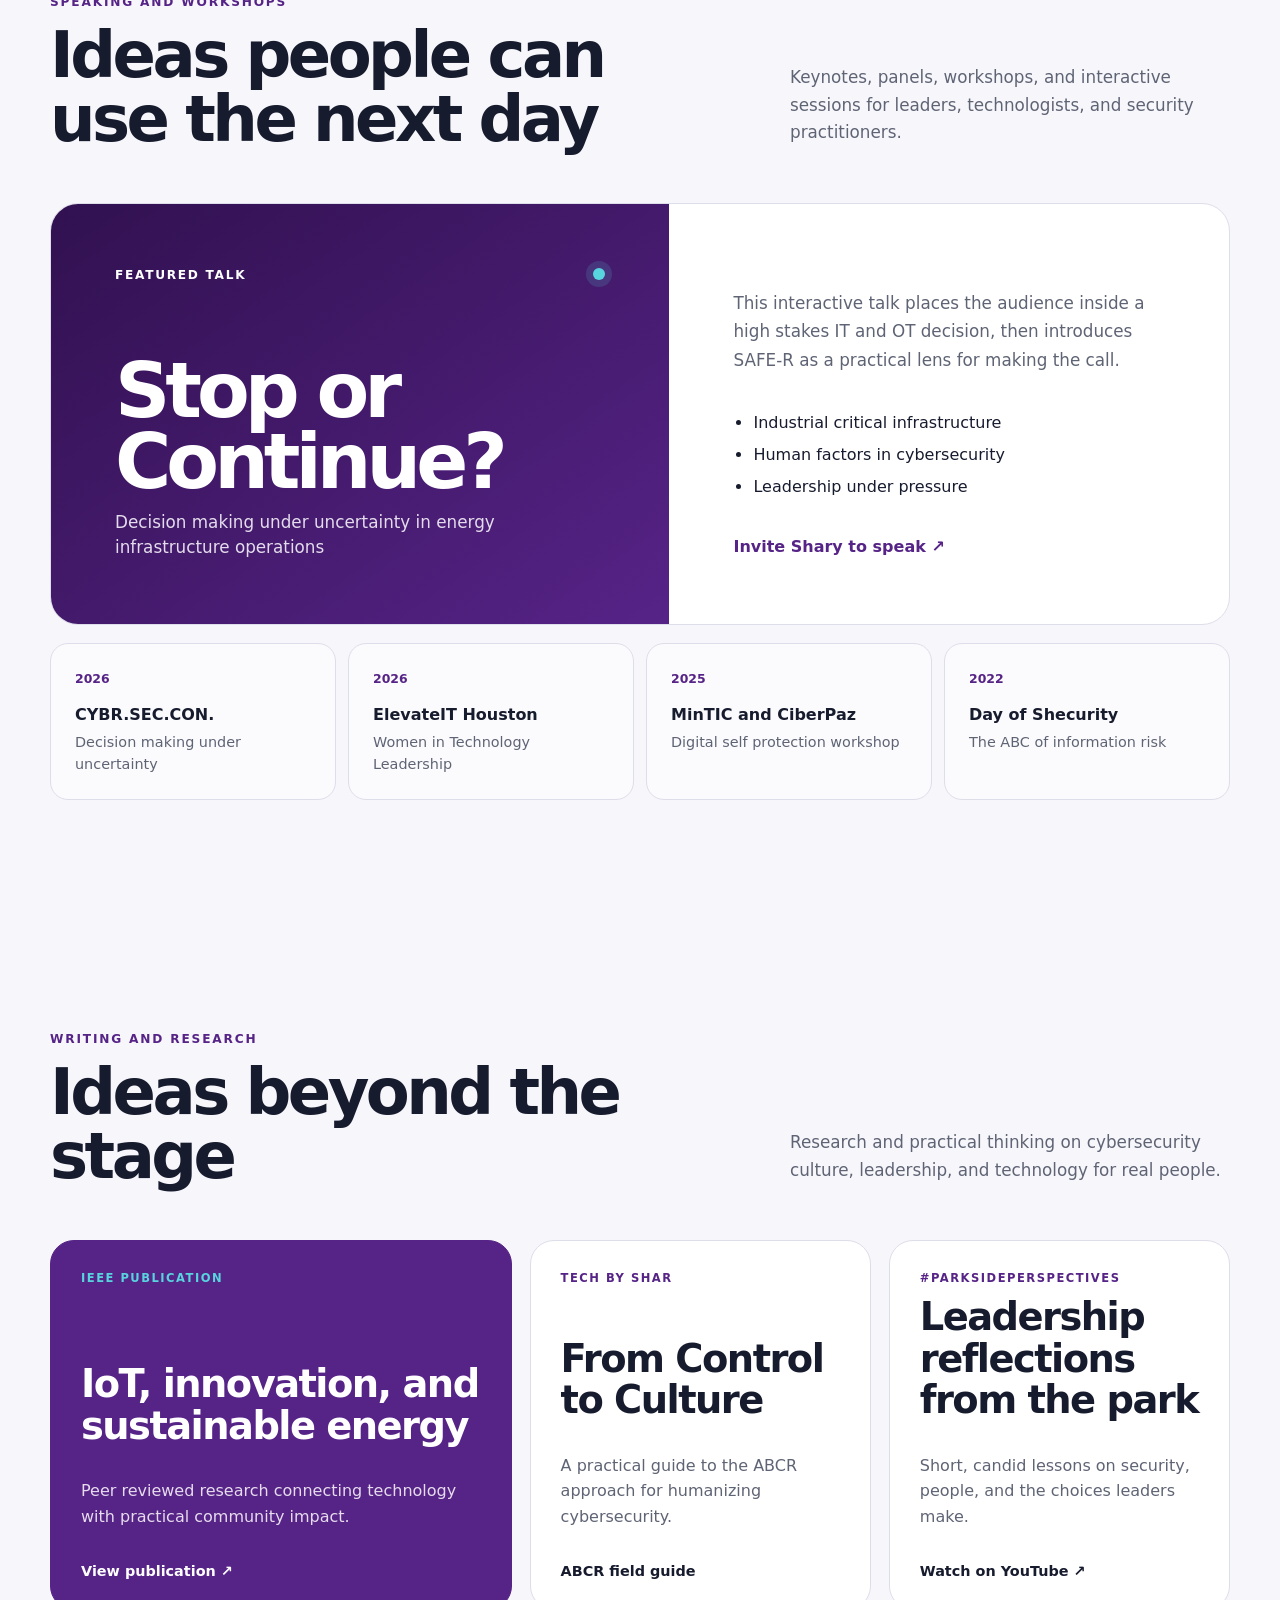
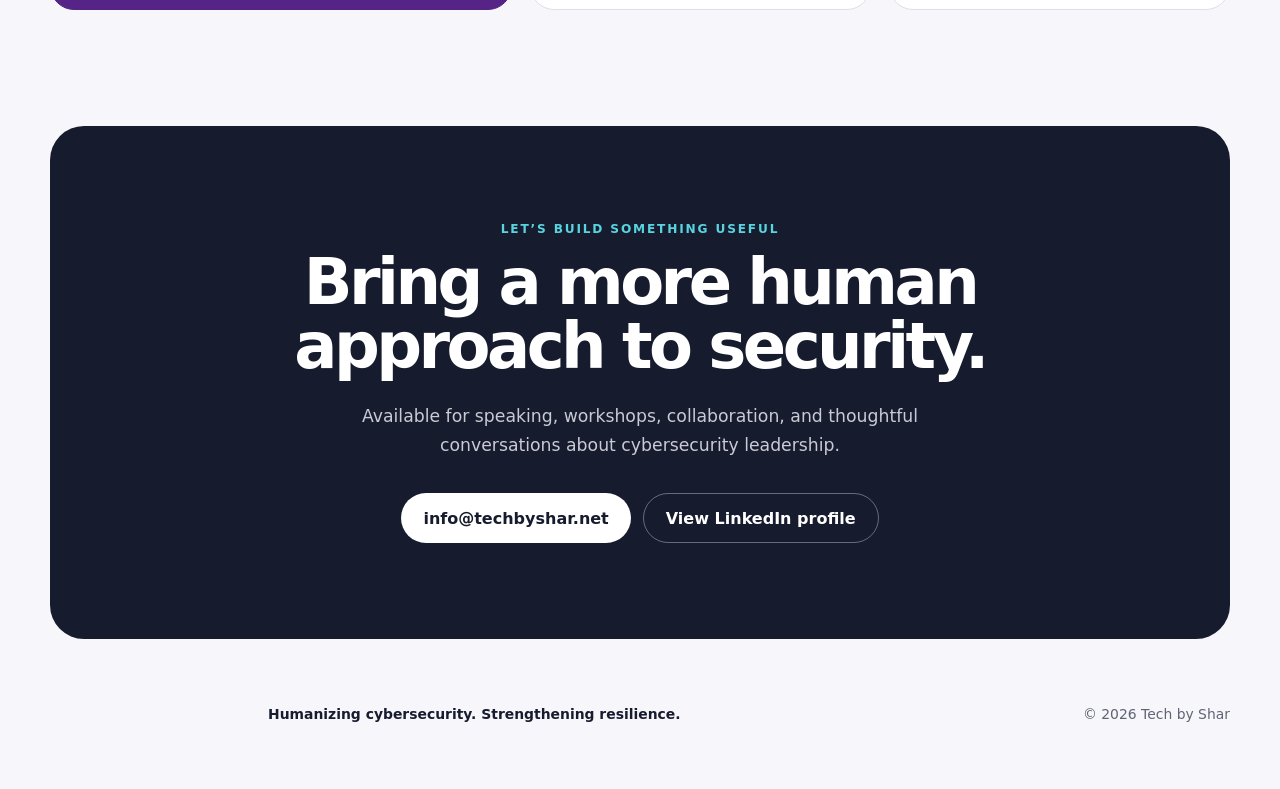
==== commit d18ff2b7: "Add files via upload" ====
--- a/index.html
+++ b/index.html
@@ -1,556 +1,190 @@
-<!DOCTYPE html>
+<!doctype html>
 <html lang="en">
 <head>
-  <meta charset="UTF-8" />
-  <meta name="viewport" content="width=device-width, initial-scale=1.0" />
-  <title>Tech by Shar</title>
-  <style>
-    :root {
-      --bg: #f7f8fc;
-      --surface: #ffffff;
-      --accent: #522081;
-      --primary: #522081;
-      --text: #15233b;
-      --muted: #5f6f8a;
-      --border: #dbe3f0;
-      --max: 1180px;
-    }
-
-    * { box-sizing: border-box; }
-
-    body {
-      margin: 0;
-      font-family: Inter, Arial, sans-serif;
-      background: var(--bg);
-      color: var(--text);
-    }
-
-    .container {
-      width: min(100% - 2rem, var(--max));
-      margin: auto;
-    }
-
-    header {
-      padding: 1.2rem 0;
-      border-bottom: 1px solid var(--border);
-      display: flex;
-      justify-content: space-between;
-      align-items: center;
-    }
-
-    .logo { height: 88px; }
-
-    nav a {
-      margin-left: 20px;
-      color: var(--muted);
-      text-decoration: none;
-      font-size: 0.95rem;
-    }
-
-    nav a:hover { color: var(--text); }
-
-    .hero {
-      display: grid;
-      grid-template-columns: 1.05fr 0.95fr;
-      gap: 3.5rem;
-      align-items: center;
-      padding: 5.5rem 0 5rem;
-    }
-
-    h1 {
-      font-size: 3rem;
-      line-height: 1.1;
-      margin-bottom: 1rem;
-    }
-
-    p { color: var(--muted); }
-
-    .buttons { margin-top: 1.5rem; }
-
-    .btn {
-      padding: 0.85rem 1.5rem;
-      border-radius: 999px;
-      text-decoration: none;
-      font-weight: 700;
-      margin-right: 10px;
-    }
-
-    .btn-primary {
-      background: var(--primary);
-      color: white;
-      box-shadow: 0 6px 16px rgba(106, 76, 255, 0.18);
-    }
-
-    .btn-outline {
-      border: 1px solid var(--border);
-      color: var(--text);
-      background: #fff;
-    }
-
-    .hero img {
-      width: 100%;
-      border-radius: 20px;
-      border: 1px solid var(--border);
-    }
-
-    .accent-section {
-      background: #522081;
-      color: white;
-      padding: 3rem 0;
-      margin: 3rem 0;
-      border-radius: 20px;
-    }
-
-    .accent-section h2 { color: white; }
-    .accent-section p { color: #e6e0ff; }
-
-    section { padding: 4rem 0; }
-
-    h2 { font-size: 2rem; }
-
-    .grid {
-      display: grid;
-      grid-template-columns: repeat(2, 1fr);
-      gap: 1.5rem;
-      margin-top: 1.5rem;
-    }
-
-    .card {
-      transition: transform 0.25s ease, box-shadow 0.25s ease;
-    }
-
-    .card:hover {
-      transform: translateY(-4px);
-      box-shadow: 0 10px 25px rgba(82,32,129,0.15);
-    }
-
-    .icon {
-      font-size: 1.5rem;
-      margin-bottom: 0.5rem;
-    }
-
-    .fade-in {
-      opacity: 0;
-      transform: translateY(20px);
-      transition: all 0.6s ease;
-    }
-
-    .fade-in.visible {
-      opacity: 1;
-      transform: translateY(0);
-    }
-
-    .card {
-      background: linear-gradient(180deg, #ffffff 0%, #f6f2fb 100%);
-      border-left: 4px solid #522081;
-      padding: 1.5rem;
-      border-radius: 16px;
-      border: 1px solid var(--border);
-    }
-
-    .cta {
-      text-align: center;
-      padding: 3rem 0;
-    }
-
-    footer {
-      text-align: center;
-      padding: 2rem 0;
-      color: var(--muted);
-      font-size: 0.85rem;
-    }
-
-    @media(max-width: 768px) {
-      .hero { grid-template-columns: 1fr; padding: 3.5rem 0; }
-      .grid { grid-template-columns: 1fr; }
-      h1 { font-size: 2.35rem; }
-      .buttons { display: flex; flex-wrap: wrap; gap: 0.8rem; }
-      .btn { margin-right: 0; }
-    }
-
-
-/* Highlights reel */
-.reel-section {
-  padding-top: 0.5rem;
-  padding-bottom: 1.5rem;
-}
-
-.reel-grid {
-  display: grid;
-  grid-template-columns: repeat(3, 1fr);
-  gap: 1rem;
-  margin-top: 1.2rem;
-}
-
-.reel-card {
-  overflow: hidden;
-  text-align: left;
-  padding: 0;
-  border-left: none;
-  background: #fff;
-  transition: transform 0.24s ease, box-shadow 0.24s ease;
-  border-radius: 14px;
-}
-
-.reel-card:hover {
-  transform: translateY(-4px);
-  box-shadow: 0 10px 22px rgba(82,32,129,0.14);
-}
-
-.reel-media {
-  position: relative;
-  overflow: hidden;
-  aspect-ratio: 4 / 3;
-  background: #ece8f5;
-}
-
-.reel-media img {
-  width: 100%;
-  height: 100%;
-  object-fit: cover;
-  display: block;
-  transition: transform 0.35s ease;
-}
-
-.reel-card:hover .reel-media img {
-  transform: scale(1.03);
-}
-
-.reel-overlay {
-  position: absolute;
-  inset: 0;
-  background: linear-gradient(to top, rgba(21,35,59,0.78), rgba(21,35,59,0.10) 55%, rgba(21,35,59,0));
-  opacity: 0;
-  display: flex;
-  align-items: flex-end;
-  padding: 0.85rem;
-  transition: opacity 0.25s ease;
-}
-
-.reel-card:hover .reel-overlay {
-  opacity: 1;
-}
-
-.reel-overlay span {
-  color: white;
-  font-size: 0.84rem;
-  line-height: 1.35;
-  font-weight: 600;
-}
-
-.reel-copy {
-  padding: 0.85rem 0.95rem 1rem;
-}
-
-.reel-copy p {
-  margin: 0;
-  color: var(--text);
-  font-weight: 600;
-  line-height: 1.35;
-  font-size: 0.95rem;
-}
-
-.talks-intro {
-  max-width: 700px;
-  margin-top: 0.5rem;
-  margin-bottom: 0.4rem;
-}
-
-@media(max-width: 900px) {
-  .reel-grid {
-    grid-template-columns: 1fr;
-  }
-}
-
-    /* Featured Talks styling */
-    #talks h2 {
-      position: relative;
-      display: inline-block;
-      padding-bottom: 0.3rem;
-    }
-
-    #talks h2::after {
-      content: "";
-      display: block;
-      width: 40px;
-      height: 3px;
-      background: var(--primary);
-      margin-top: 6px;
-      border-radius: 2px;
-    }
-
-    #talks .fade-in {
-      border-left: 3px solid transparent;
-      padding-left: 0.8rem;
-      transition: all 0.25s ease;
-    }
-
-    #talks .fade-in:hover {
-      border-left: 3px solid var(--primary);
-      background: linear-gradient(90deg, #52208110, transparent);
-    }
-
-</style>
+  <meta charset="utf-8">
+  <meta name="viewport" content="width=device-width, initial-scale=1">
+  <meta name="description" content="Tech by Shar connects cybersecurity, operational resilience, and human-centered leadership.">
+  <title>Tech by Shar | Humanizing Cybersecurity</title>
+  <link rel="icon" type="image/svg+xml" href="favicon.svg">
+  <link rel="stylesheet" href="styles.css">
 </head>
 <body>
+  <header class="site-header">
+    <a class="brand" href="#top" aria-label="Tech by Shar home">
+      <span class="logo-frame"><img src="assets/official-logo.png" alt="Tech by Shar"></span>
+    </a>
+    <nav aria-label="Primary navigation">
+      <a href="#frameworks">Frameworks</a>
+      <a href="#speaking">Speaking</a>
+      <a href="#insights">Insights</a>
+      <a href="https://www.linkedin.com/in/techbyshar/" target="_blank" rel="noreferrer">LinkedIn ↗</a>
+      <a class="nav-cta" href="#contact">Connect</a>
+    </nav>
+  </header>
 
-<div class="container">
+  <main id="top">
+    <section class="hero">
+      <div class="hero-copy">
+        <p class="eyebrow">Cybersecurity • Leadership • Critical infrastructure</p>
+        <h1>Security works when people can work with it.</h1>
+        <p class="hero-lede">I’m Shary Llanos Antonio, a technology leader translating complex risk into practical decisions, stronger operations, and security cultures people can sustain.</p>
+        <div class="hero-actions">
+          <a class="button button-primary" href="#frameworks">Explore my frameworks</a>
+          <a class="button button-secondary" href="#speaking">Invite me to speak</a>
+        </div>
+        <ul class="credentials" aria-label="Professional highlights">
+          <li>Fulbright Scholar</li>
+          <li>MSc Computer Science</li>
+          <li>IT and Information Security leadership</li>
+        </ul>
+      </div>
+      <div class="portrait-wrap">
+        <span class="portrait-label">Tech by Shar</span>
+        <img class="portrait" src="assets/shary.png" alt="Shary Llanos Antonio">
+      </div>
+    </section>
 
-<header>
-  <img src="tbslogo.png" alt="Tech by Shar Logo" class="logo" style="height:120px;">
-  <nav>
-    <a href="#impact">Impact</a>
-    <a href="#insights">Insights</a>
-    <a href="#contact">Contact</a>
-  </nav>
-</header>
+    <section class="manifesto" aria-label="Core belief">
+      <p class="section-kicker">My point of view</p>
+      <p class="manifesto-line">Cybersecurity is not a technology problem with a people component. It is a people system supported by technology.</p>
+    </section>
 
-<section class="hero">
-  <div>
-    <div style="border-left:4px solid var(--primary); padding-left:1rem; margin-bottom:1rem;">
-      <h1>Technology leadership grounded in security, operations, and people</h1>
-    </div>
+    <section class="section frameworks" id="frameworks">
+      <div class="section-heading">
+        <div>
+          <p class="section-kicker">Practical frameworks</p>
+          <h2>From awareness to action</h2>
+        </div>
+        <p>I turn complex security ideas into tools leaders and teams can use in real environments, especially when operations, safety, and uncertainty collide.</p>
+      </div>
 
-    <p style="max-width:34rem; font-size:1.06rem;">
-      Tech by Shar focuses on building secure, reliable, and human-centered technology environments.
-    </p>
+      <div class="framework-grid">
+        <a class="framework-card framework-abcr" href="https://techbyshar-humanizing-cyber.shallan29.chatgpt.site/" target="_blank" rel="noreferrer" aria-label="Explore the ABCR Humanizing Cybersecurity site">
+          <div class="card-topline"><span>Culture</span><span>Explore ↗</span></div>
+          <h3>ABCR</h3>
+          <p class="framework-subtitle">Awareness. Behavior. Culture. Resilience.</p>
+          <p>A practical progression for building security habits that people understand, adopt, and sustain.</p>
+          <div class="letter-track" aria-label="ABCR stages">
+            <span>A</span><span>B</span><span>C</span><span>R</span>
+          </div>
+        </a>
 
-    <p style="margin-top:0.6rem; font-weight:600; color: var(--primary);">
-      Fulbright Scholar • MSc Computer Science
-    </p>
+        <a class="framework-card framework-safer" href="https://safe-r-decision-simulator.shallan29.chatgpt.site/" target="_blank" rel="noreferrer" aria-label="Open the SAFE-R decision simulator">
+          <div class="card-topline"><span>Decisions</span><span>Simulate ↗</span></div>
+          <h3>SAFE-R</h3>
+          <p class="framework-subtitle">Make the call when certainty is not available.</p>
+          <ul class="safer-list">
+            <li><strong>S</strong><span>Safety</span></li>
+            <li><strong>A</strong><span>Availability and impact</span></li>
+            <li><strong>F</strong><span>Facts</span></li>
+            <li><strong>E</strong><span>Escalation</span></li>
+            <li><strong>R</strong><span>Reversibility</span></li>
+          </ul>
+        </a>
+      </div>
+    </section>
 
-    <p style="margin-top:1.2rem; font-style:italic; color: var(--muted);">
-      Security is only effective if people can apply it.
-    </p>
+    <section class="section impact" id="impact">
+      <div class="impact-intro">
+        <p class="section-kicker light">Where it comes to life</p>
+        <h2>Security, operations, and people in the same room.</h2>
+        <p>My work sits at the intersection of service delivery, cyber resilience, critical infrastructure, and the human decisions that keep technology working.</p>
+      </div>
+      <div class="impact-list">
+        <article>
+          <span>01</span>
+          <div><h3>Operational resilience</h3><p>Connecting service delivery, lifecycle management, risk, and continuity across distributed environments.</p></div>
+        </article>
+        <article>
+          <span>02</span>
+          <div><h3>Human-centered security</h3><p>Designing security around how people actually understand, decide, and work.</p></div>
+        </article>
+        <article>
+          <span>03</span>
+          <div><h3>Leadership through uncertainty</h3><p>Helping teams move without freezing or overreacting when the facts are incomplete and the stakes are high.</p></div>
+        </article>
+      </div>
+    </section>
 
-    <div class="buttons">
-      <a href="#insights" class="btn btn-primary">Explore insights</a>
-      <a href="#contact" class="btn btn-outline">Work with me</a>
-    </div>
-  </div>
-
-  <div style="position:relative;">
-    <div style="position:absolute; inset:-10px; background:linear-gradient(135deg, #52208122, #52208155); border-radius:24px; filter:blur(10px);"></div>
-    <img src="tbsr.png" alt="Tech by Shar" style="position:relative;">
-  </div>
-</section>
-
-<section id="impact">
-  <h2>Focus areas</h2>
-  <div class="grid">
-    <div class="card fade-in">
-      <div class="icon">⚙️</div>
-      <h3>Leadership and Strategy</h3>
-      <p>Leading IT service delivery and improving how teams and systems work day to day.</p>
-    </div>
-    <div class="card fade-in">
-      <div class="icon">🔐</div>
-      <h3>Cybersecurity and Resilience</h3>
-      <p>Making sure security is part of daily operations, not something separate.</p>
-    </div>
-    <div class="card fade-in">
-      <div class="icon">👥</div>
-      <h3>Human-Centered Security</h3>
-      <p>Helping people understand and apply cybersecurity in practical ways.</p>
-    </div>
-    <div class="card fade-in">
-      <div class="icon">💡</div>
-      <h3>Innovation and Impact</h3>
-      <p>Using technology to improve processes and solve practical problems.</p>
-    </div>
-  </div>
-</section>
-
-<section class="accent-section">
-  <div class="container">
-    <h2>Core philosophy</h2>
-    <p style="max-width:700px;">
-      Technology should be secure, reliable, and usable in real environments. Security is not a separate function. It is part of how systems operate, how teams make decisions, and how people interact with technology every day.
-    </p>
-    <p style="max-width:700px; margin-top:1rem;">
-      My approach focuses on aligning operations, risk, and human behavior to build systems that not only work, but can be sustained and trusted over time.
-    </p>
-  </div>
-</section>
-
-
-<section id="impact-stories">
-  <h2>Where this comes to life</h2>
-  <div class="grid">
-
-    <div class="card fade-in">
-      <h3>Building a Security Program Across Critical Processes</h3>
-      <p><strong>Leadership:</strong> Led the implementation of an information security and privacy model across six core business processes, aligning practices with NIST Cybersecurity Framework and ISO 27001/27002.</p>
-      <p><strong>Execution:</strong> Defined policies, established annual security plans, coordinated asset classification, and worked directly with process owners to manage risk.</p>
-      <p><strong>Impact:</strong> Strengthened security posture and governance structure, improving visibility and control of information assets across the organization.</p>
-    </div>
-
-    <div class="card fade-in">
-      <h3>Driving IT Modernization and Process Improvement</h3>
-      <p><strong>Leadership:</strong> Coordinated and executed ICT modernization initiatives to improve organizational efficiency and service delivery.</p>
-      <p><strong>Execution:</strong> Led deployment of web applications and services, implemented ITSM aligned with ITIL, and automated key business processes.</p>
-      <p><strong>Impact:</strong> Improved process efficiency and service structure, enabling more consistent and scalable IT operations.</p>
-    </div>
-
-  </div>
-</section>
-
-<section id="reel" class="reel-section">
-  <h2>Highlights</h2>
-  <div class="reel-grid">
-
-    <div class="card reel-card fade-in">
-      <div class="reel-media">
-        <img src="Senefic3.jpeg" alt="SENEFIC entrepreneurship and IoT innovation">
-        <div class="reel-overlay">
-          <span>Innovation translated into practical, community-driven technology.</span>
+    <section class="section speaking" id="speaking">
+      <div class="section-heading">
+        <div>
+          <p class="section-kicker">Speaking and workshops</p>
+          <h2>Ideas people can use the next day</h2>
+        </div>
+        <p>Keynotes, panels, workshops, and interactive sessions for leaders, technologists, and security practitioners.</p>
+      </div>
+      <div class="talk-feature">
+        <div class="talk-stage">
+          <span class="live-dot"></span>
+          <p>Featured talk</p>
+          <h3>Stop or Continue?</h3>
+          <p class="talk-subtitle">Decision making under uncertainty in energy infrastructure operations</p>
+        </div>
+        <div class="talk-copy">
+          <p>This interactive talk places the audience inside a high stakes IT and OT decision, then introduces SAFE-R as a practical lens for making the call.</p>
+          <ul>
+            <li>Industrial critical infrastructure</li>
+            <li>Human factors in cybersecurity</li>
+            <li>Leadership under pressure</li>
+          </ul>
+          <a class="text-link" href="mailto:info@techbyshar.net?subject=Speaking%20invitation%20for%20Shary">Invite Shary to speak <span aria-hidden="true">↗</span></a>
         </div>
       </div>
-      <div class="reel-copy">
-        <p>SENEFIC Entrepreneurship · IoT-based energy efficiency system</p>
+      <div class="engagements" aria-label="Selected speaking engagements">
+        <article><span>2026</span><h3>CYBR.SEC.CON.</h3><p>Decision making under uncertainty</p></article>
+        <article><span>2026</span><h3>ElevateIT Houston</h3><p>Women in Technology Leadership</p></article>
+        <article><span>2025</span><h3>MinTIC and CiberPaz</h3><p>Digital self protection workshop</p></article>
+        <article><span>2022</span><h3>Day of Shecurity</h3><p>The ABC of information risk</p></article>
       </div>
-    </div>
+    </section>
 
-    <div class="card reel-card fade-in">
-      <div class="reel-media">
-        <img src="HG3.png" alt="HackerGirls #CyberWomenChallenge Colombia Top 5 team">
-        <div class="reel-overlay">
-          <span>Cybersecurity, teamwork, and national-level challenge experience.</span>
+    <section class="section insights" id="insights">
+      <div class="section-heading">
+        <div>
+          <p class="section-kicker">Writing and research</p>
+          <h2>Ideas beyond the stage</h2>
         </div>
+        <p>Research and practical thinking on cybersecurity culture, leadership, and technology for real people.</p>
       </div>
-      <div class="reel-copy">
-        <p>HackerGirls · #CyberWomenChallenge Colombia (MinTIC + OAS) · Top 5 team</p>
+      <div class="insight-grid">
+        <a class="insight-card featured" href="https://ieeexplore.ieee.org/document/11339996" target="_blank" rel="noreferrer">
+          <span class="insight-type">IEEE publication</span>
+          <h3>IoT, innovation, and sustainable energy</h3>
+          <p>Peer reviewed research connecting technology with practical community impact.</p>
+          <span class="read-more">View publication ↗</span>
+        </a>
+        <article class="insight-card">
+          <span class="insight-type">Tech by Shar</span>
+          <h3>From Control to Culture</h3>
+          <p>A practical guide to the ABCR approach for humanizing cybersecurity.</p>
+          <span class="read-more">ABCR field guide</span>
+        </article>
+        <a class="insight-card" href="https://youtu.be/ZqMk2sDs4o0" target="_blank" rel="noreferrer" aria-label="Watch Parkside Perspectives on YouTube">
+          <span class="insight-type">#ParksidePerspectives</span>
+          <h3>Leadership reflections from the park</h3>
+          <p>Short, candid lessons on security, people, and the choices leaders make.</p>
+          <span class="read-more">Watch on YouTube ↗</span>
+        </a>
       </div>
-    </div>
+    </section>
 
-    <div class="card reel-card fade-in">
-      <div class="reel-media">
-        <img src="Rotary1.jpg" alt="Rotary International leadership and community impact">
-        <div class="reel-overlay">
-          <span>Leadership expressed through service, collaboration, and community impact.</span>
-        </div>
+    <section class="contact" id="contact">
+      <p class="section-kicker light">Let’s build something useful</p>
+      <h2>Bring a more human approach to security.</h2>
+      <p>Available for speaking, workshops, collaboration, and thoughtful conversations about cybersecurity leadership.</p>
+      <div class="contact-actions">
+        <a class="button button-light" href="mailto:info@techbyshar.net">info@techbyshar.net</a>
+        <a class="button button-outline-light" href="https://www.linkedin.com/in/techbyshar/" target="_blank" rel="noreferrer">View LinkedIn profile</a>
       </div>
-      <div class="reel-copy">
-        <p>Rotary International · Leadership and community impact</p>
-      </div>
-    </div>
+    </section>
+  </main>
 
-  </div>
-</section>
-
-<section id="publications">
-  <h2>Publications</h2>
-  <div class="grid">
-
-    <div class="card fade-in">
-      <h3>IEEE Publication</h3>
-      <p>Co-author of a published IEEE paper focused on technology and innovation.</p>
-      <a href="https://ieeexplore.ieee.org/document/11339996" target="_blank" class="btn btn-outline">View paper</a>
-    </div>
-
-    <div class="card fade-in">
-      <h3>Professional Insights</h3>
-      <p>Ongoing thought leadership and articles on leadership, cybersecurity, and innovation.</p>
-      <a href="https://www.linkedin.com/in/techbyshar/" target="_blank" class="btn btn-outline">View LinkedIn</a>
-    </div>
-
-  </div>
-</section>
-
-
-<section id="talks">
-  <h2>Featured Talks</h2>
-
-  <p class="talks-intro">
-    Selected speaking engagements and workshops focused on cybersecurity, leadership, and resilient, human-centered technology environments.
-  </p>
-
-  <div style="margin-top:1.5rem;">
-
-    <div class="fade-in" style="border-bottom:1px solid var(--border); padding:1.2rem 0;">
-      <p style="margin:0; font-weight:600;">
-        2026 · ElevateIT Houston Technology Summit · EIT Events
-      </p>
-      <p style="margin:0.3rem 0 0; font-size:1.05rem; color:var(--text);">
-        Women in Technology Leadership: Driving Innovation and Enterprise Impact
-      </p>
-      <p style="margin:0.4rem 0 0; color:var(--muted);">
-        Panelist · Discussed how leadership drives innovation, resilience, and enterprise impact.
-      </p>
-    </div>
-
-    <div class="fade-in" style="border-bottom:1px solid var(--border); padding:1.2rem 0;">
-      <p style="margin:0; font-weight:600;">
-        2025 · the Colombian Ministry of Technology (MinTIC) and Ciberpaz
-      </p>
-      <p style="margin:0.3rem 0 0; font-size:1.05rem; color:var(--text);">
-        Digital Self-Protection Workshop for Human Rights Defenders
-      </p>
-      <p style="margin:0.4rem 0 0; color:var(--muted);">
-        Facilitator · Strengthened digital security capabilities through human-centered practices.
-      </p>
-    </div>
-
-    <div class="fade-in" style="border-bottom:1px solid var(--border); padding:1.2rem 0;">
-      <p style="margin:0; font-weight:600;">
-        2022 · Universidad Nacional Abierta y a Distancia (UNAD)
-      </p>
-      <p style="margin:0.3rem 0 0; font-size:1.05rem; color:var(--text);">
-        Building Cybersecure and Resilient Organizations
-      </p>
-      <p style="margin:0.4rem 0 0; color:var(--muted);">
-        Co-presenter · Shared ISO 27001 implementation lessons and cyber resilience strategies.
-      </p>
-    </div>
-
-    <div class="fade-in" style="padding:1.2rem 0;">
-      <p style="margin:0; font-weight:600;">
-        2022 · Day of Shecurity
-      </p>
-      <p style="margin:0.3rem 0 0; font-size:1.05rem; color:var(--text);">
-        The ABC of Information Risk Management and Cybersecurity Culture
-      </p>
-      <p style="margin:0.4rem 0 0; color:var(--muted);">
-        Solo Speaker · Introduced risk management frameworks and the role of cybersecurity culture.
-      </p>
-    </div>
-
-  </div>
-</section>
-
-
-<section id="insights">
-  <h2>Perspectives</h2>
-  <div class="grid">
-    <div class="card">Humanizing cybersecurity is essential for adoption and real risk reduction</div>
-    <div class="card">Leadership requires authenticity to build trust and drive real impact</div>
-    <div class="card">Strong operations are the foundation of resilient and scalable technology</div>
-    <div class="card">Technology only delivers value when people understand and use it effectively</div>
-  </div>
-</section>
-
-<section class="cta" id="contact">
-  <h2>Let’s connect</h2>
-  <p>Open to conversations around leadership, cybersecurity, and collaboration.</p>
-  <a href="mailto:techbyshar@email.com" class="btn btn-primary">Get in touch</a>
-</section>
-
-<footer>
-  © 2026 Tech by Shar
-</footer>
-
-</div>
-
-<script>
-  const observer = new IntersectionObserver(entries => {
-    entries.forEach(entry => {
-      if(entry.isIntersecting) {
-        entry.target.classList.add('visible');
-      }
-    });
-  });
-
-  document.querySelectorAll('.fade-in').forEach(el => observer.observe(el));
-</script>
+  <footer>
+    <span class="logo-frame footer-logo" aria-hidden="true"><img src="assets/official-logo.png" alt=""></span>
+    <p>Humanizing cybersecurity. Strengthening resilience.</p>
+    <p>© <span id="year">2026</span> Tech by Shar</p>
+  </footer>
+  <script src="script.js"></script>
 </body>
 </html>
--- a/styles.css
+++ b/styles.css
@@ -0,0 +1,158 @@
+:root {
+  --ink: #171b2e;
+  --muted: #5f6475;
+  --purple: #562387;
+  --purple-deep: #311150;
+  --cyan: #58d4df;
+  --paper: #f7f7fb;
+  --white: #ffffff;
+  --line: #deddea;
+}
+
+* { box-sizing: border-box; }
+html { scroll-behavior: smooth; }
+body {
+  margin: 0;
+  color: var(--ink);
+  background: var(--paper);
+  font-family: Inter, ui-sans-serif, system-ui, -apple-system, BlinkMacSystemFont, "Segoe UI", sans-serif;
+}
+a { color: inherit; }
+a:focus-visible { outline: 3px solid var(--cyan); outline-offset: 4px; }
+.site-header {
+  width: min(1180px, calc(100% - 40px));
+  margin: 0 auto;
+  min-height: 86px;
+  display: flex;
+  align-items: center;
+  justify-content: space-between;
+  border-bottom: 1px solid var(--line);
+}
+.logo-frame { position: relative; display: block; width: 220px; height: 88px; overflow: hidden; }
+.logo-frame img { position: absolute; width: 240px; max-width: none; height: auto; left: -13px; top: -50px; mix-blend-mode: multiply; }
+nav { display: flex; align-items: center; gap: 28px; }
+nav a { text-decoration: none; font-size: .95rem; font-weight: 650; }
+.nav-cta { border: 1px solid var(--purple); border-radius: 999px; padding: 10px 18px; }
+.hero {
+  width: min(1180px, calc(100% - 40px));
+  margin: 0 auto;
+  min-height: calc(100vh - 86px);
+  display: grid;
+  grid-template-columns: 1.05fr .95fr;
+  align-items: center;
+  gap: clamp(40px, 7vw, 96px);
+  padding: 72px 0 88px;
+}
+.eyebrow { color: var(--purple); text-transform: uppercase; letter-spacing: .14em; font-size: .78rem; font-weight: 800; }
+h1 { margin: 18px 0 22px; font-size: clamp(3.25rem, 6vw, 6.3rem); line-height: .95; letter-spacing: -.065em; max-width: 760px; }
+.hero-lede { max-width: 660px; margin: 0; color: var(--muted); font-size: clamp(1.08rem, 1.65vw, 1.3rem); line-height: 1.65; }
+.hero-actions { display: flex; flex-wrap: wrap; gap: 14px; margin: 32px 0; }
+.button { display: inline-flex; align-items: center; justify-content: center; min-height: 50px; padding: 0 22px; border-radius: 999px; text-decoration: none; font-weight: 750; }
+.button-primary { background: var(--purple); color: var(--white); box-shadow: 0 12px 30px rgba(86,35,135,.22); }
+.button-secondary { background: var(--white); border: 1px solid var(--line); }
+.credentials { display: flex; flex-wrap: wrap; gap: 10px 24px; padding: 0; margin: 0; list-style: none; color: var(--muted); font-size: .92rem; }
+.credentials li::before { content: "✦"; color: var(--cyan); margin-right: 8px; }
+.portrait-wrap { position: relative; isolation: isolate; }
+.portrait-wrap::before { content: ""; position: absolute; inset: -18px 32px 32px -18px; border-radius: 38px; background: var(--cyan); z-index: -2; opacity: .42; }
+.portrait-wrap::after { content: ""; position: absolute; inset: 28px -20px -20px 42px; border-radius: 38px; background: var(--purple); z-index: -1; }
+.portrait { display: block; width: 100%; aspect-ratio: 4 / 4.4; object-fit: cover; object-position: 68% center; border-radius: 30px; background: #ddd; }
+.portrait-label { position: absolute; left: -14px; bottom: 34px; z-index: 2; padding: 11px 17px; border-radius: 999px; background: var(--white); color: var(--purple); font-weight: 800; box-shadow: 0 12px 36px rgba(22,15,35,.18); }
+.section, .manifesto, .contact, footer { width: min(1180px, calc(100% - 40px)); margin-inline: auto; }
+.section { padding: 116px 0; }
+.section-kicker { margin: 0 0 14px; color: var(--purple); text-transform: uppercase; letter-spacing: .15em; font-size: .76rem; font-weight: 850; }
+.section-kicker.light { color: var(--cyan); }
+.section-heading { display: grid; grid-template-columns: 1.2fr .8fr; gap: 80px; align-items: end; margin-bottom: 52px; }
+.section-heading h2, .impact h2, .contact h2 { margin: 0; font-size: clamp(2.5rem, 5vw, 4.7rem); line-height: 1; letter-spacing: -.055em; }
+.section-heading > p { color: var(--muted); font-size: 1.05rem; line-height: 1.65; margin: 0 0 4px; }
+.manifesto { padding: 96px clamp(30px, 6vw, 84px); border-radius: 30px; color: var(--white); background: linear-gradient(120deg, var(--purple-deep), var(--purple) 72%, #6f2ba8); position: relative; overflow: hidden; }
+.manifesto::after { content: "TBS"; position: absolute; right: -20px; bottom: -80px; color: rgba(255,255,255,.05); font-size: clamp(9rem, 25vw, 22rem); font-weight: 900; line-height: 1; letter-spacing: -.1em; }
+.manifesto-line { position: relative; z-index: 1; max-width: 980px; margin: 0; font-size: clamp(2rem, 4.3vw, 4.25rem); line-height: 1.08; letter-spacing: -.045em; font-weight: 700; }
+.framework-grid { display: grid; grid-template-columns: 1fr 1fr; gap: 24px; }
+.framework-card { min-height: 550px; border-radius: 28px; padding: 34px; display: flex; flex-direction: column; overflow: hidden; color: inherit; text-decoration: none; }
+.framework-abcr { background: var(--white); border: 1px solid var(--line); transition: transform .2s ease, box-shadow .2s ease, border-color .2s ease; }
+.framework-abcr:hover { transform: translateY(-5px); border-color: #cbb8dc; box-shadow: 0 20px 44px rgba(26,20,43,.1); }
+.framework-safer { background: var(--ink); color: var(--white); transition: transform .2s ease, box-shadow .2s ease; }
+.framework-safer:hover { transform: translateY(-5px); box-shadow: 0 20px 44px rgba(26,20,43,.2); }
+.card-topline { display: flex; justify-content: space-between; text-transform: uppercase; letter-spacing: .13em; font-size: .72rem; font-weight: 800; opacity: .75; }
+.framework-card h3 { margin: auto 0 8px; font-size: clamp(4.8rem, 10vw, 8.4rem); line-height: .78; letter-spacing: -.09em; }
+.framework-subtitle { font-size: 1.15rem; font-weight: 750; }
+.framework-card > p:not(.framework-subtitle) { max-width: 480px; color: var(--muted); line-height: 1.65; }
+.framework-safer .framework-subtitle { color: var(--cyan); }
+.letter-track { display: grid; grid-template-columns: repeat(4, 1fr); gap: 8px; margin-top: 30px; }
+.letter-track span { display: grid; place-items: center; aspect-ratio: 1.4; border-radius: 14px; background: #f1ebf7; color: var(--purple); font-size: 1.6rem; font-weight: 900; }
+.safer-list { list-style: none; padding: 0; margin: 28px 0 0; display: grid; gap: 8px; }
+.safer-list li { display: grid; grid-template-columns: 44px 1fr; align-items: center; min-height: 48px; border-top: 1px solid rgba(255,255,255,.14); }
+.safer-list strong { color: var(--cyan); font-size: 1.2rem; }
+.safer-list span { color: #d7d8e1; }
+.impact { width: min(1320px, calc(100% - 40px)); padding-inline: clamp(26px, 5vw, 76px); border-radius: 34px; background: var(--purple-deep); color: var(--white); display: grid; grid-template-columns: .8fr 1.2fr; gap: 80px; }
+.impact-intro > p:last-child { color: #cec3d8; font-size: 1.05rem; line-height: 1.7; }
+.impact-list article { display: grid; grid-template-columns: 56px 1fr; gap: 20px; padding: 28px 0; border-top: 1px solid rgba(255,255,255,.16); }
+.impact-list article:first-child { border-top: 0; padding-top: 0; }
+.impact-list article > span { color: var(--cyan); font-weight: 800; }
+.impact-list h3 { margin: 0 0 8px; font-size: 1.35rem; }
+.impact-list p { margin: 0; color: #cec3d8; line-height: 1.6; }
+.talk-feature { display: grid; grid-template-columns: 1.05fr .95fr; border-radius: 28px; overflow: hidden; background: var(--white); border: 1px solid var(--line); }
+.talk-stage { position: relative; min-height: 420px; padding: clamp(34px, 5vw, 68px); color: var(--white); background: linear-gradient(145deg, var(--purple-deep), var(--purple)); display: flex; flex-direction: column; justify-content: flex-end; }
+.talk-stage > p:first-of-type { margin: 0 0 auto; text-transform: uppercase; letter-spacing: .14em; font-size: .76rem; font-weight: 800; }
+.live-dot { width: 12px; height: 12px; border-radius: 50%; background: var(--cyan); box-shadow: 0 0 0 7px rgba(88,212,223,.15); position: absolute; top: clamp(34px, 5vw, 68px); right: clamp(34px, 5vw, 68px); }
+.talk-stage h3 { margin: 0 0 12px; font-size: clamp(3.2rem, 6vw, 6rem); line-height: .92; letter-spacing: -.065em; }
+.talk-subtitle { margin: 0; color: #e4dcec; font-size: 1.05rem; line-height: 1.5; }
+.talk-copy { padding: clamp(34px, 5vw, 68px); display: flex; flex-direction: column; justify-content: center; }
+.talk-copy > p { color: var(--muted); line-height: 1.7; font-size: 1.05rem; }
+.talk-copy ul { padding-left: 20px; line-height: 2; }
+.text-link { margin-top: 18px; color: var(--purple); font-weight: 800; text-decoration: none; }
+.engagements { display: grid; grid-template-columns: repeat(4, 1fr); gap: 12px; margin-top: 18px; }
+.engagements article { padding: 24px; border: 1px solid var(--line); border-radius: 18px; background: rgba(255,255,255,.6); }
+.engagements span { color: var(--purple); font-size: .78rem; font-weight: 850; }
+.engagements h3 { margin: 18px 0 8px; font-size: 1rem; }
+.engagements p { margin: 0; color: var(--muted); font-size: .9rem; line-height: 1.5; }
+.insight-grid { display: grid; grid-template-columns: 1.15fr .85fr .85fr; gap: 18px; }
+.insight-card { min-height: 370px; padding: 30px; border: 1px solid var(--line); border-radius: 24px; background: var(--white); color: inherit; text-decoration: none; display: flex; flex-direction: column; transition: transform .2s ease, box-shadow .2s ease; }
+a.insight-card:hover { transform: translateY(-5px); box-shadow: 0 20px 44px rgba(26,20,43,.1); }
+.insight-card.featured { color: var(--white); background: var(--purple); border-color: var(--purple); }
+.insight-type { text-transform: uppercase; letter-spacing: .13em; font-size: .72rem; font-weight: 850; color: var(--purple); }
+.featured .insight-type { color: var(--cyan); }
+.insight-card h3 { margin: auto 0 16px; font-size: clamp(1.7rem, 3vw, 2.7rem); line-height: 1.08; letter-spacing: -.04em; }
+.insight-card p { color: var(--muted); line-height: 1.6; }
+.featured p { color: #e6dced; }
+.read-more { margin-top: 18px; font-weight: 800; font-size: .9rem; }
+.contact { padding: 96px clamp(30px, 7vw, 90px); border-radius: 34px; background: var(--ink); color: var(--white); text-align: center; }
+.contact h2 { max-width: 920px; margin-inline: auto; }
+.contact > p:not(.section-kicker) { max-width: 680px; margin: 24px auto 0; color: #c9cad3; font-size: 1.08rem; line-height: 1.65; }
+.contact-actions { display: flex; justify-content: center; flex-wrap: wrap; gap: 12px; margin-top: 34px; }
+.button-light { background: var(--white); color: var(--ink); }
+.button-outline-light { border: 1px solid rgba(255,255,255,.35); color: var(--white); }
+footer { min-height: 150px; display: grid; grid-template-columns: auto 1fr auto; gap: 28px; align-items: center; color: var(--muted); font-size: .87rem; }
+.footer-logo { width: 190px; height: 76px; }
+.footer-logo img { width: 207px; left: -11px; top: -43px; }
+footer p:nth-child(2) { color: var(--ink); font-weight: 650; }
+@media (max-width: 820px) {
+  .site-header { min-height: 74px; }
+  nav a:not(.nav-cta) { display: none; }
+  .hero { grid-template-columns: 1fr; min-height: auto; padding: 54px 0 80px; }
+  .hero-copy { order: 1; }
+  .portrait-wrap { width: min(92%, 520px); margin: 0 auto; }
+  h1 { font-size: clamp(3rem, 15vw, 5.2rem); }
+  .section { padding: 82px 0; }
+  .section-heading, .framework-grid, .impact, .talk-feature, .insight-grid { grid-template-columns: 1fr; }
+  .section-heading { gap: 24px; margin-bottom: 36px; }
+  .framework-card { min-height: 480px; }
+  .impact { gap: 52px; }
+  .engagements { grid-template-columns: 1fr 1fr; }
+  footer { grid-template-columns: 1fr; text-align: center; padding: 36px 0; gap: 4px; }
+  footer .logo-frame { margin: 0 auto 16px; }
+}
+@media (max-width: 480px) {
+  .site-header, .hero { width: min(100% - 28px, 1180px); }
+  .site-header .logo-frame { width: 172px; height: 70px; }
+  .site-header .logo-frame img { width: 188px; left: -10px; top: -39px; }
+  .hero-actions { display: grid; }
+  .button { width: 100%; }
+  .manifesto, .impact, .contact { width: calc(100% - 20px); border-radius: 24px; }
+  .engagements { grid-template-columns: 1fr; }
+  .talk-stage { min-height: 360px; }
+}
+@media (prefers-reduced-motion: reduce) {
+  html { scroll-behavior: auto; }
+  .insight-card, .framework-abcr, .framework-safer { transition: none; }
+}
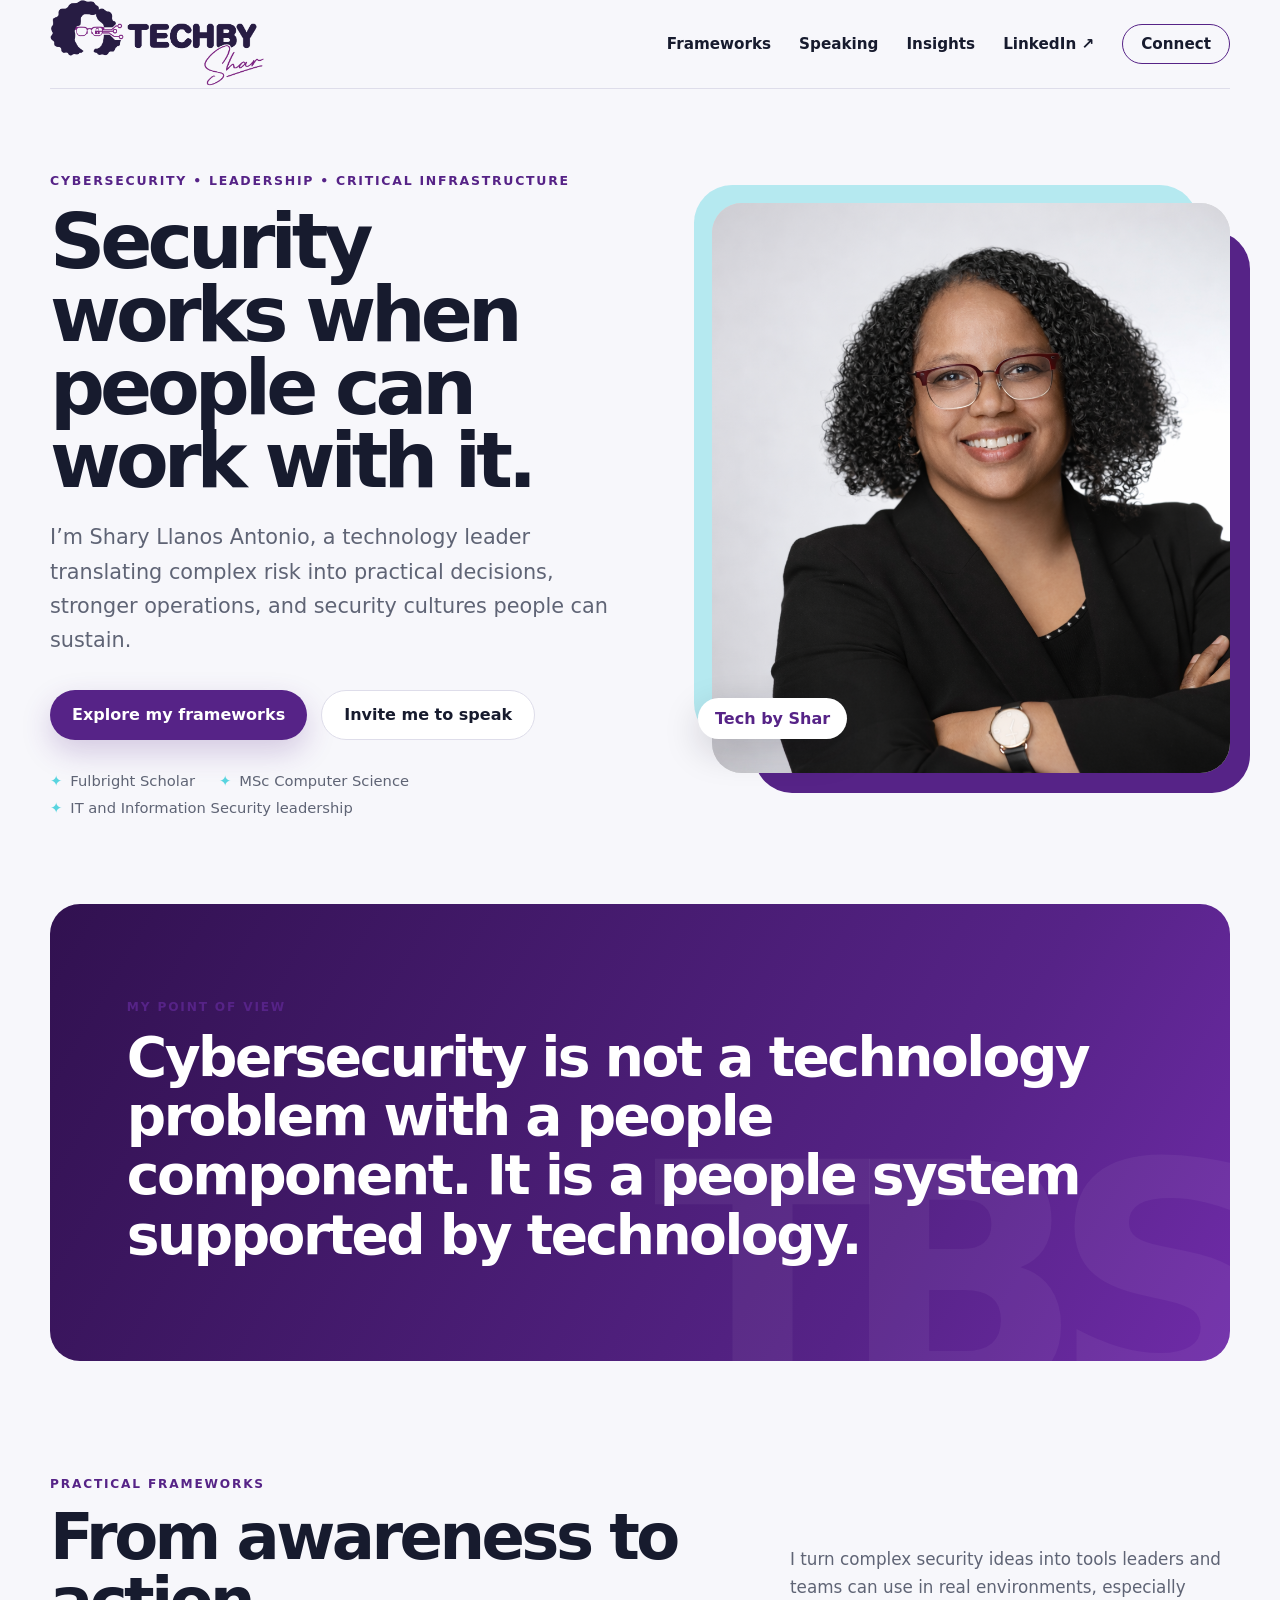
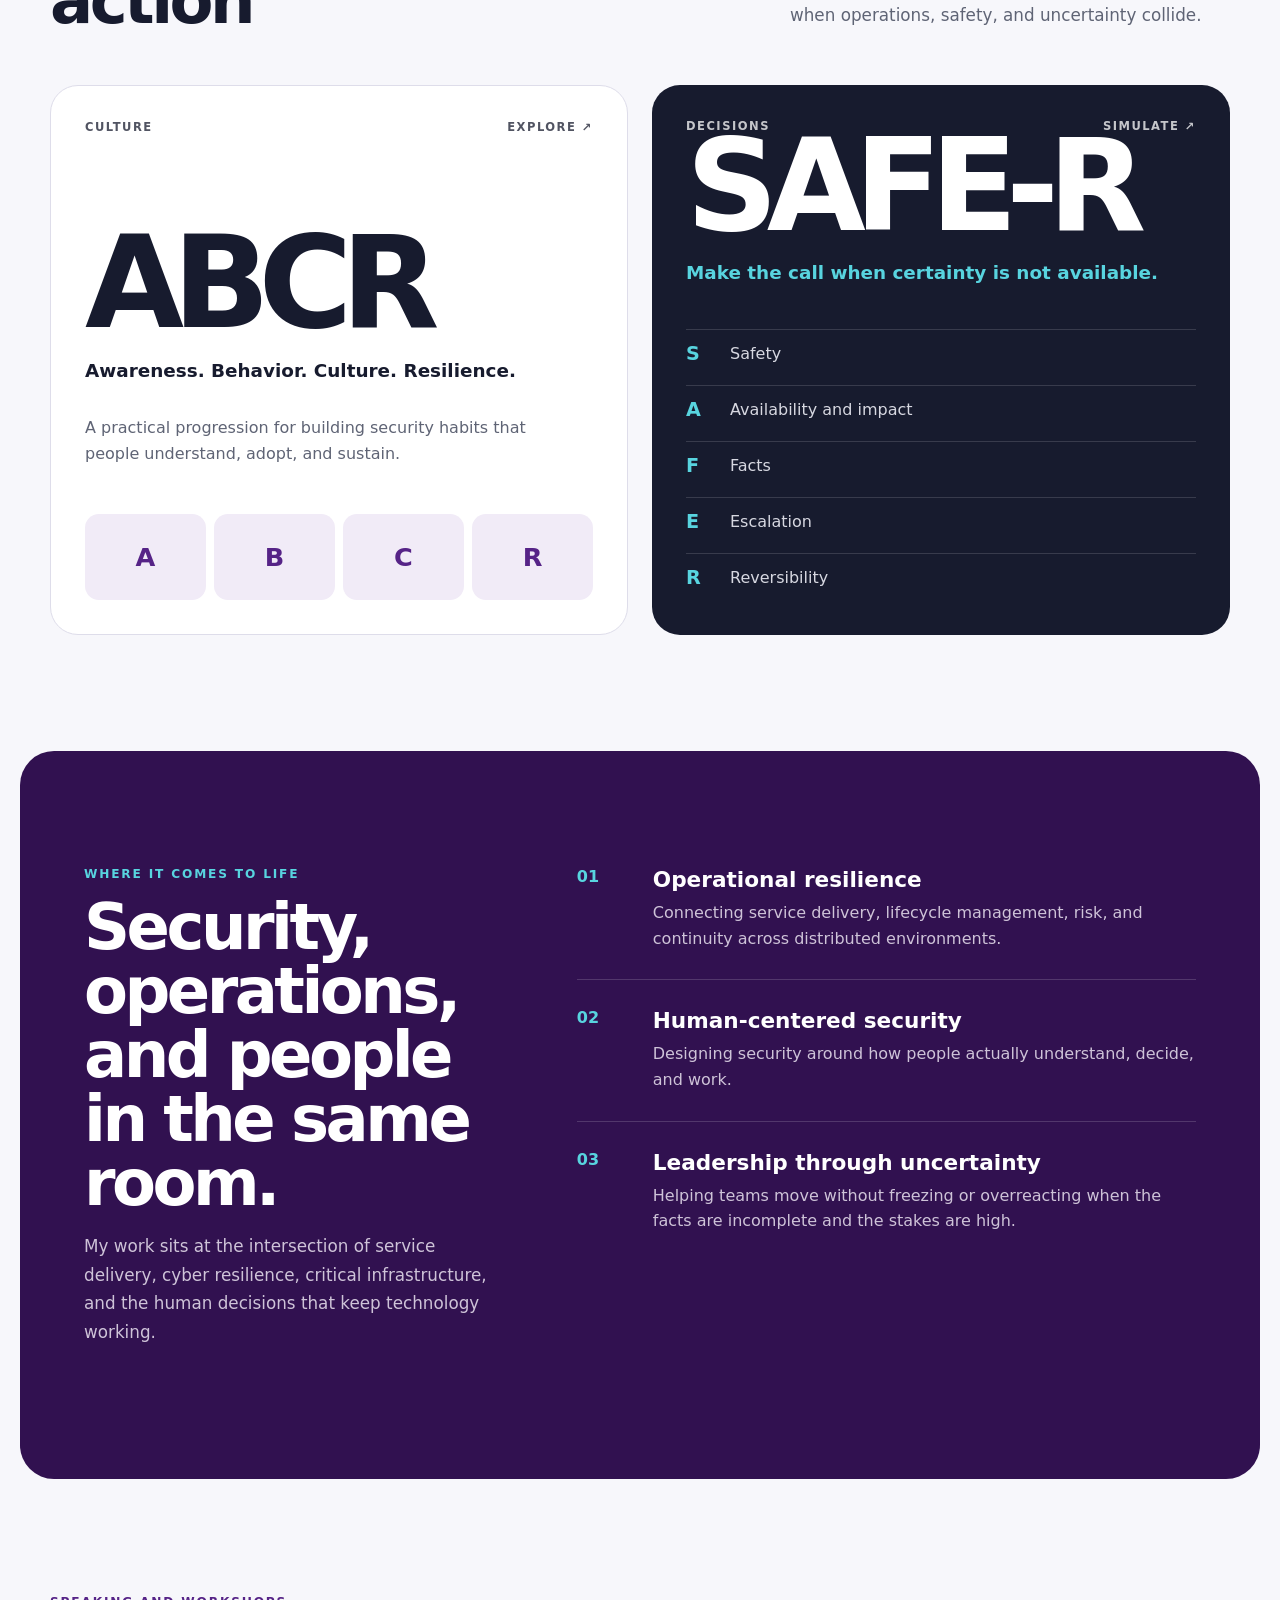
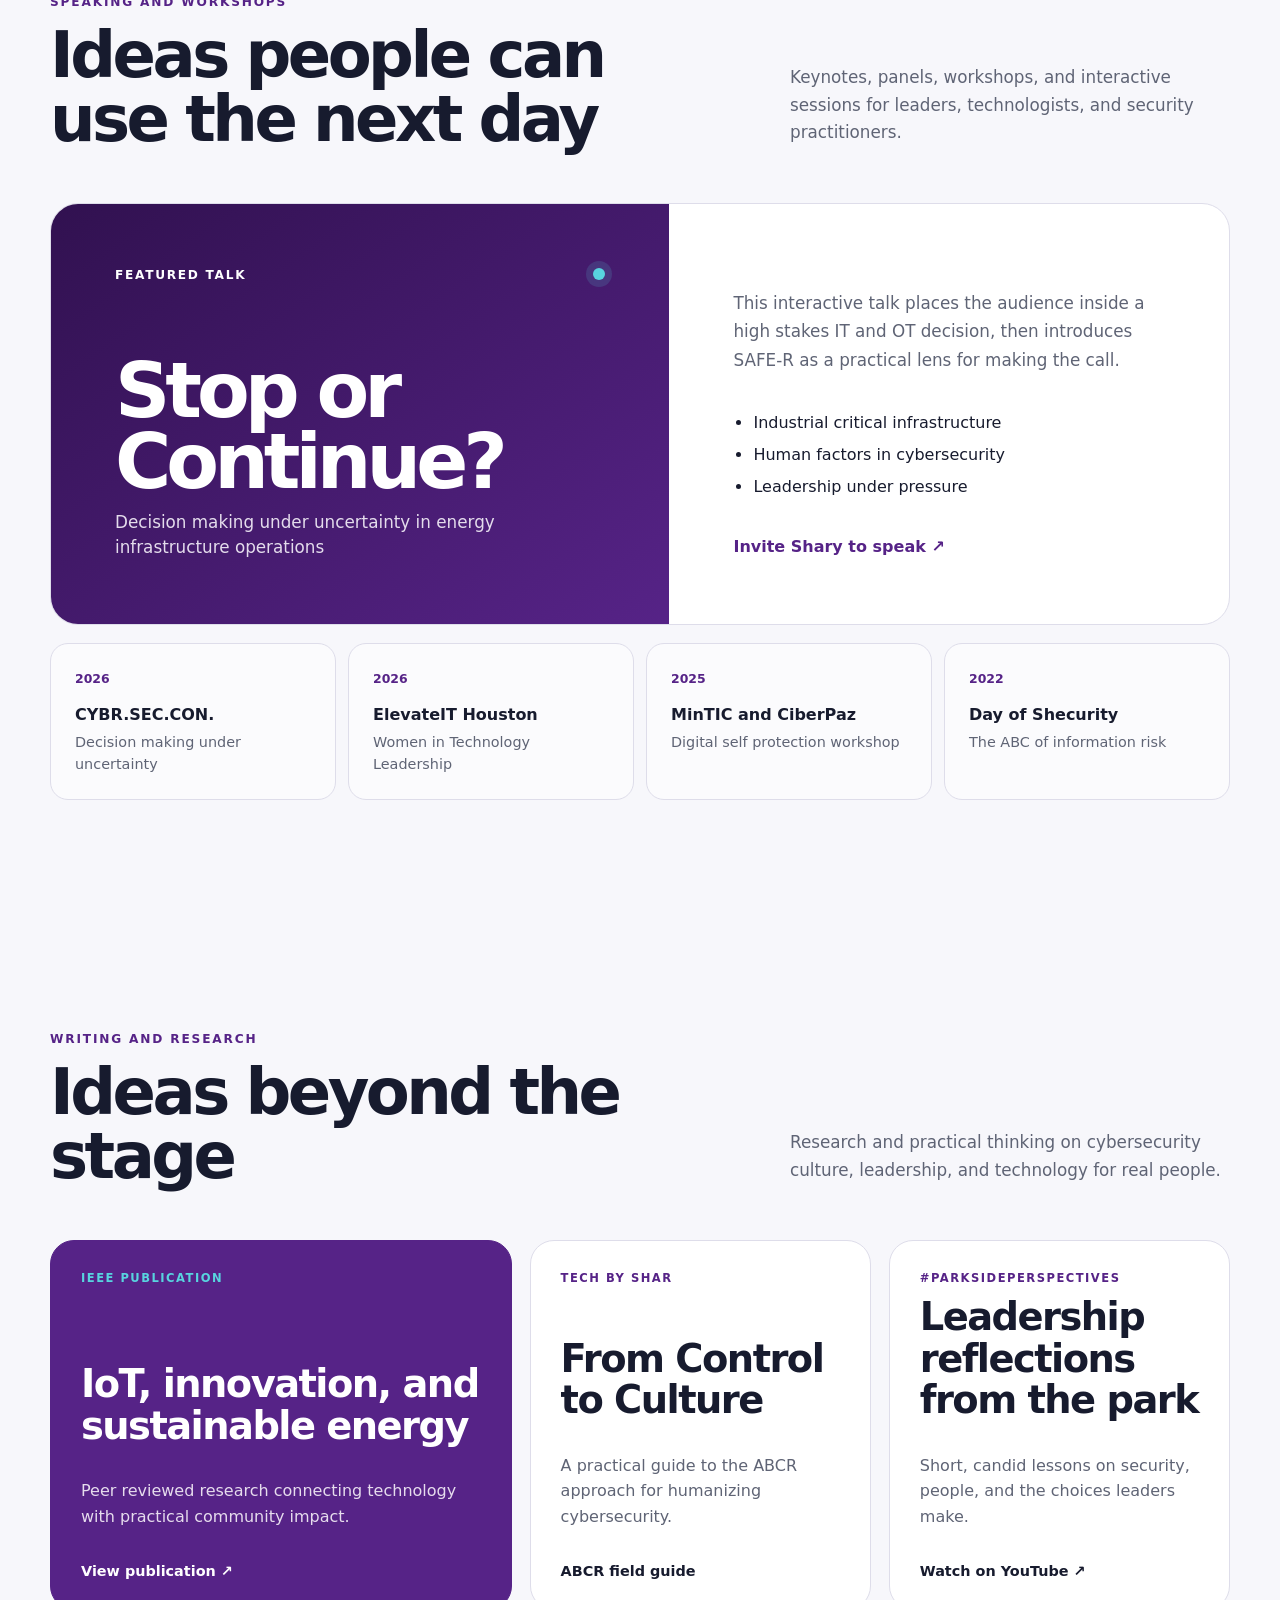
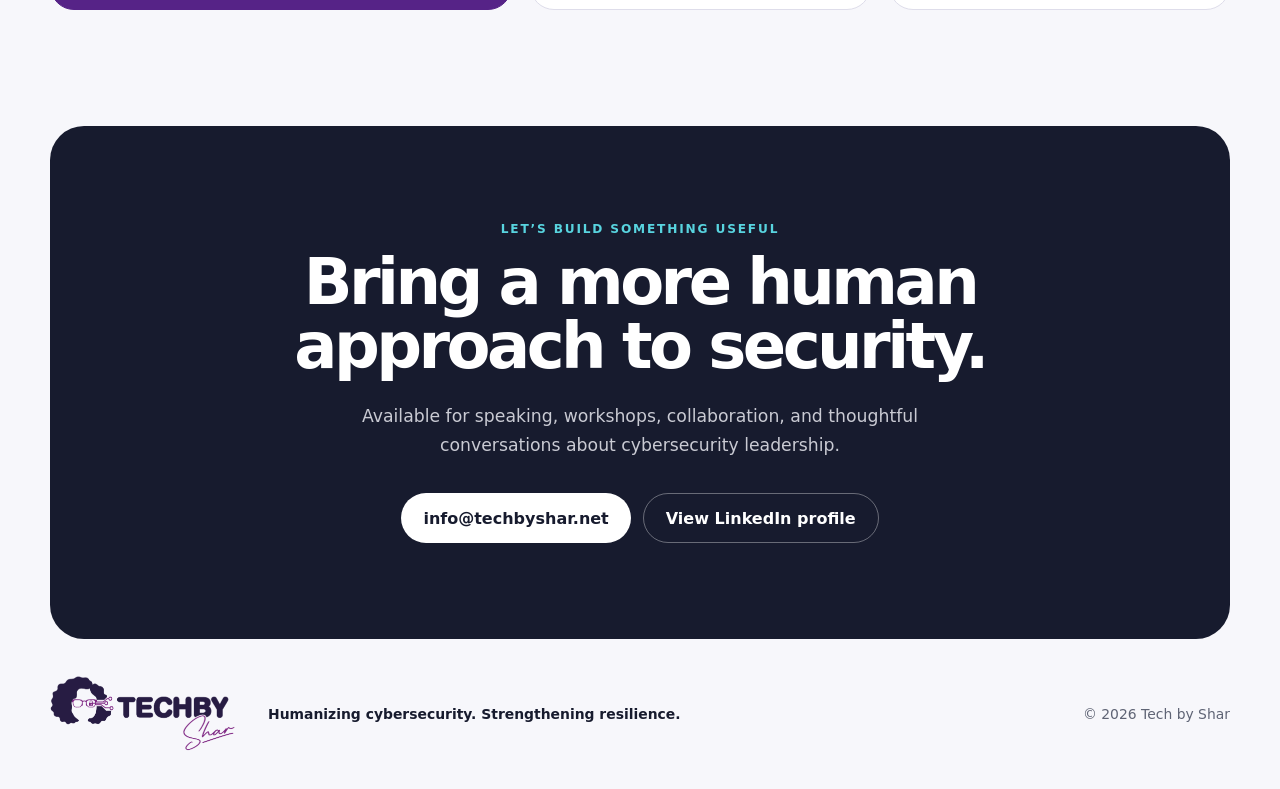
==== commit 0847c319: "Update index.html" ====
--- a/index.html
+++ b/index.html
@@ -59,7 +59,7 @@
       </div>
 
       <div class="framework-grid">
-        <a class="framework-card framework-abcr" href="https://techbyshar-humanizing-cyber.shallan29.chatgpt.site/" target="_blank" rel="noreferrer" aria-label="Explore the ABCR Humanizing Cybersecurity site">
+        <a class="framework-card framework-abcr" href="https://techbyshar.github.io/ABCRLandingPage/" target="_blank" rel="noreferrer" aria-label="Explore the ABCR Humanizing Cybersecurity site">
           <div class="card-topline"><span>Culture</span><span>Explore ↗</span></div>
           <h3>ABCR</h3>
           <p class="framework-subtitle">Awareness. Behavior. Culture. Resilience.</p>
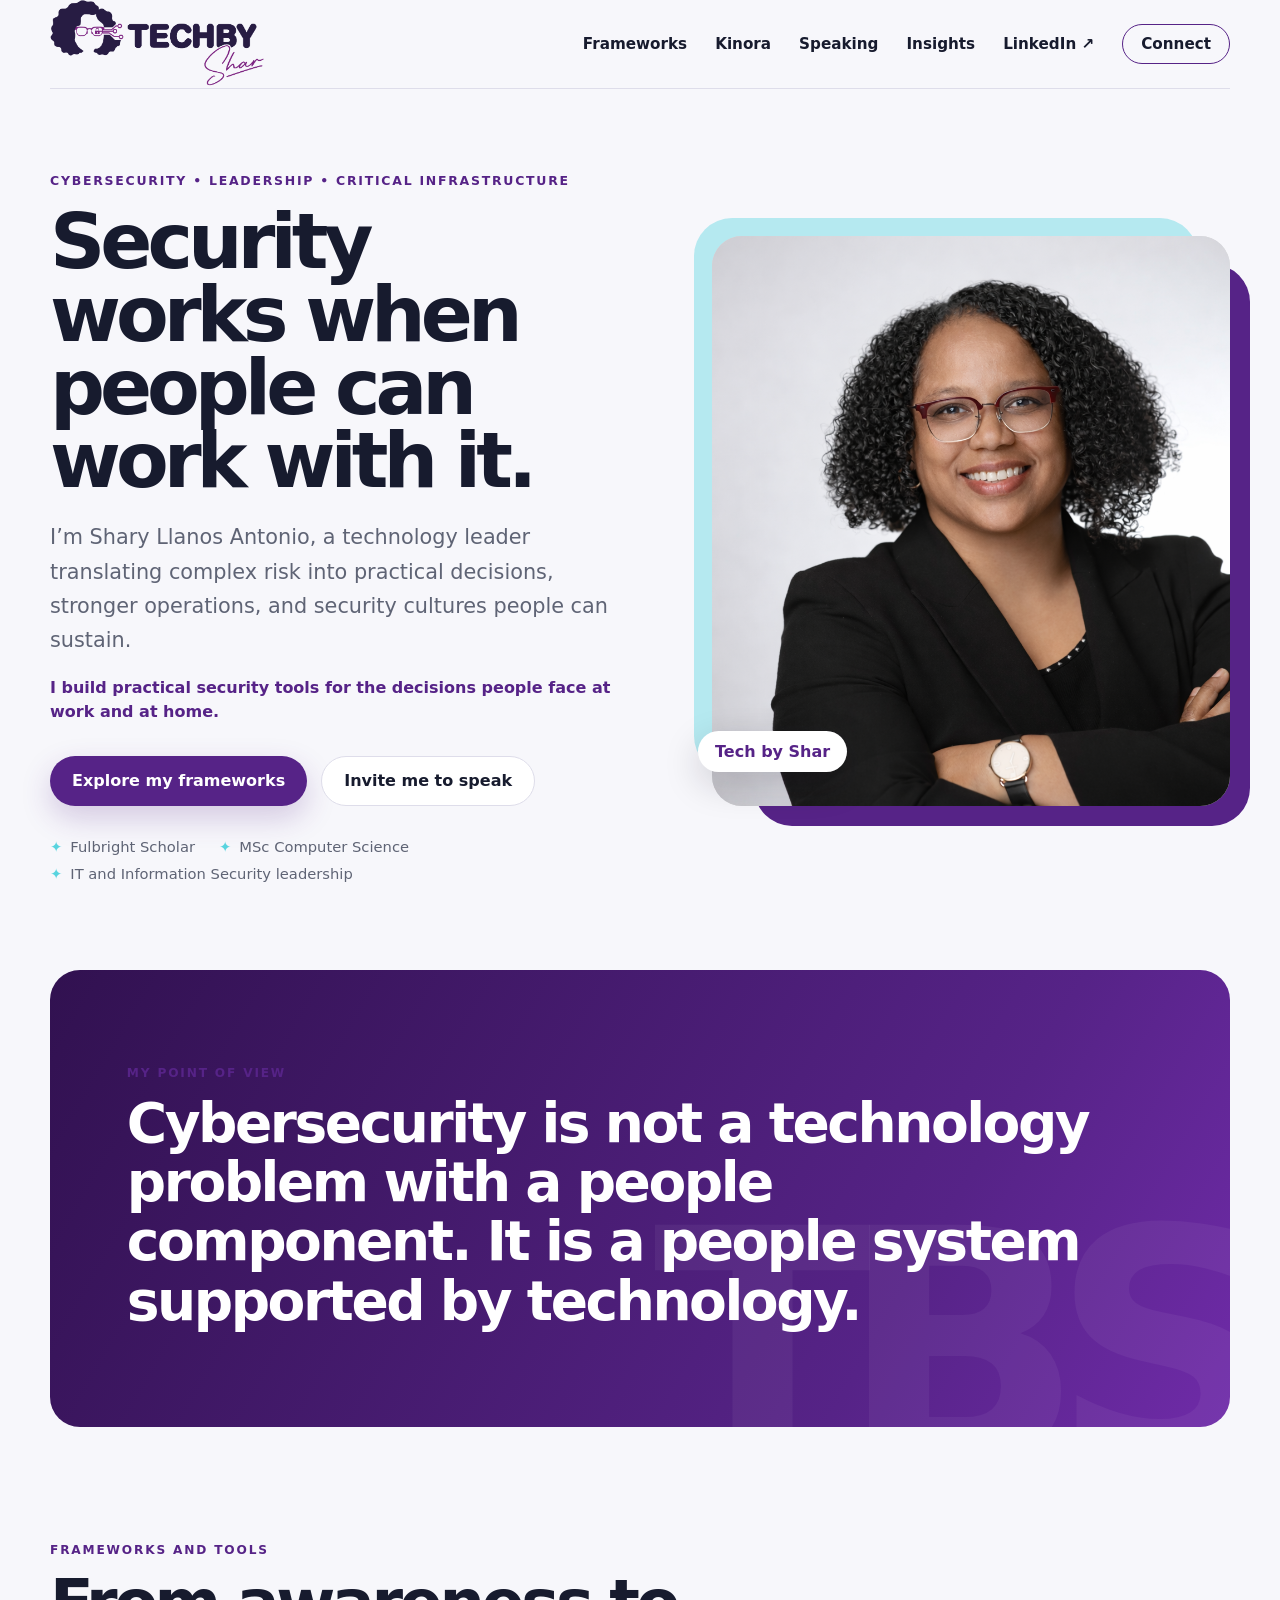
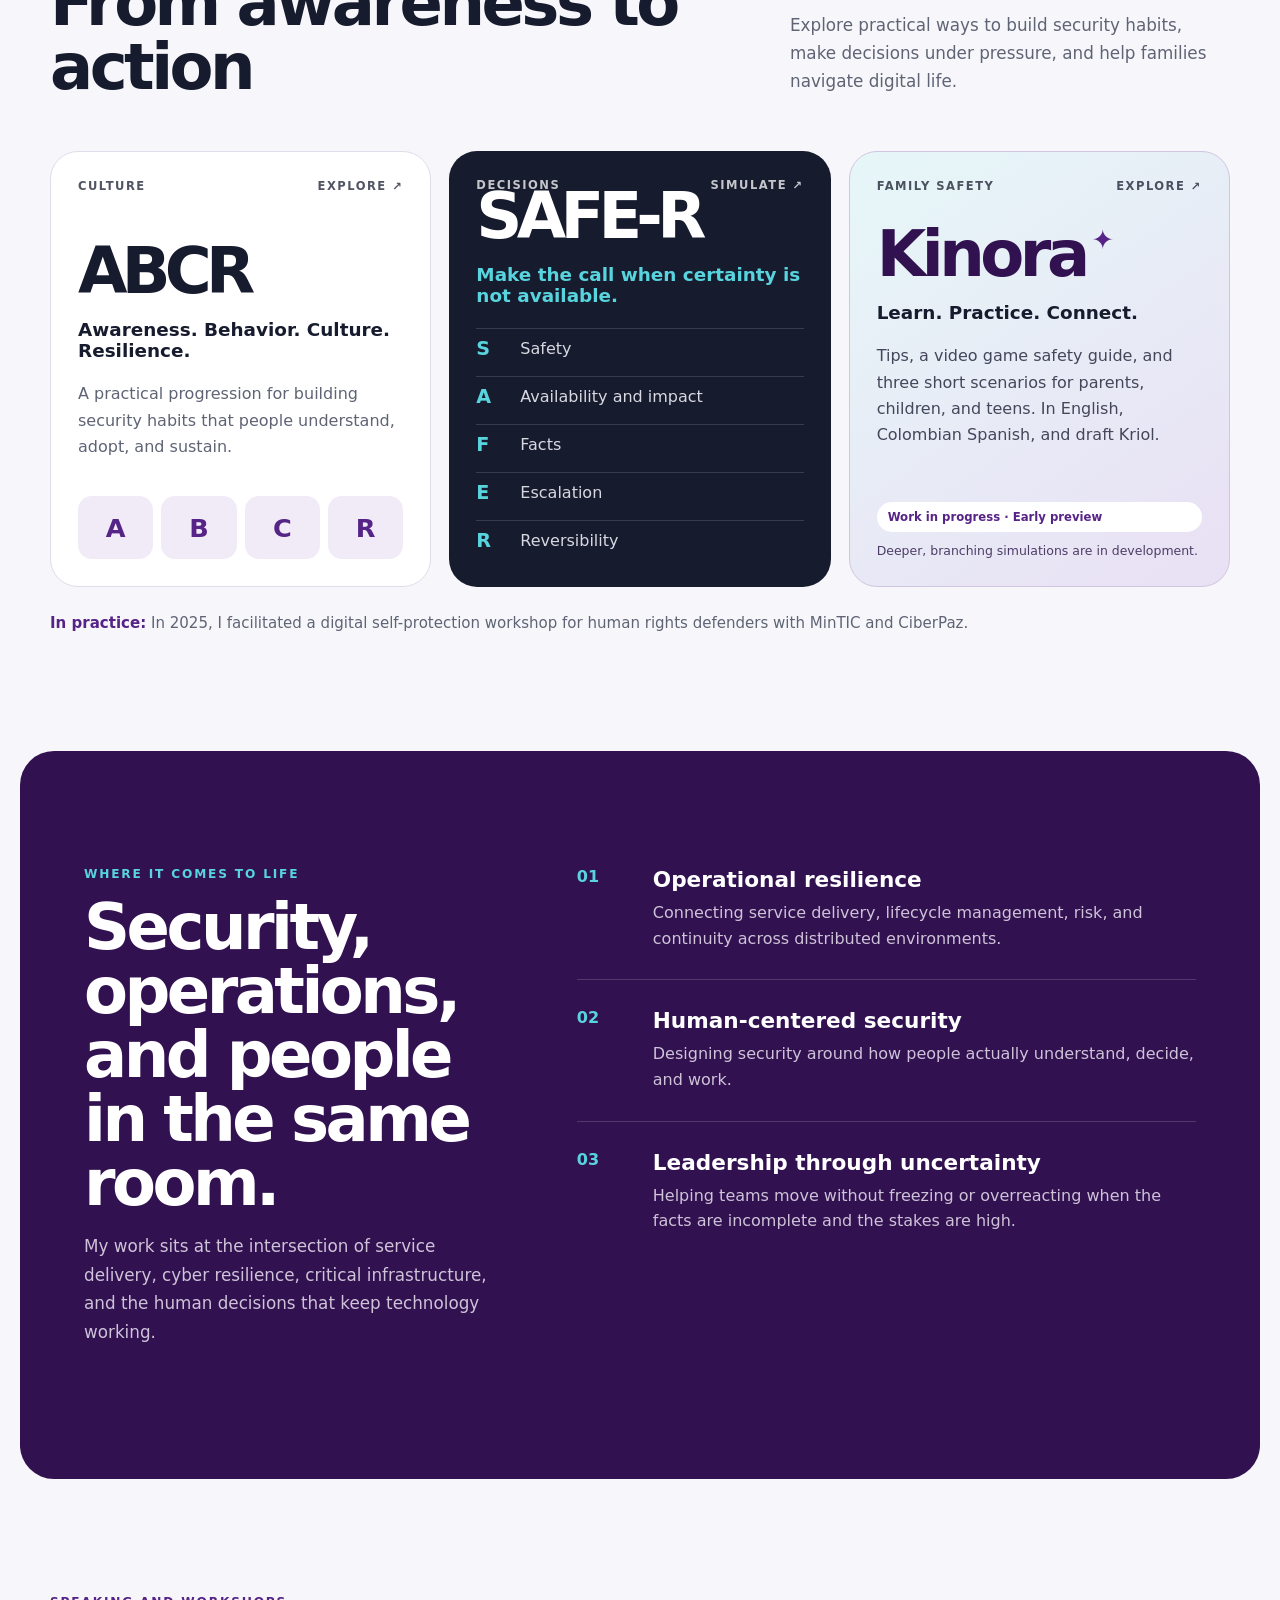
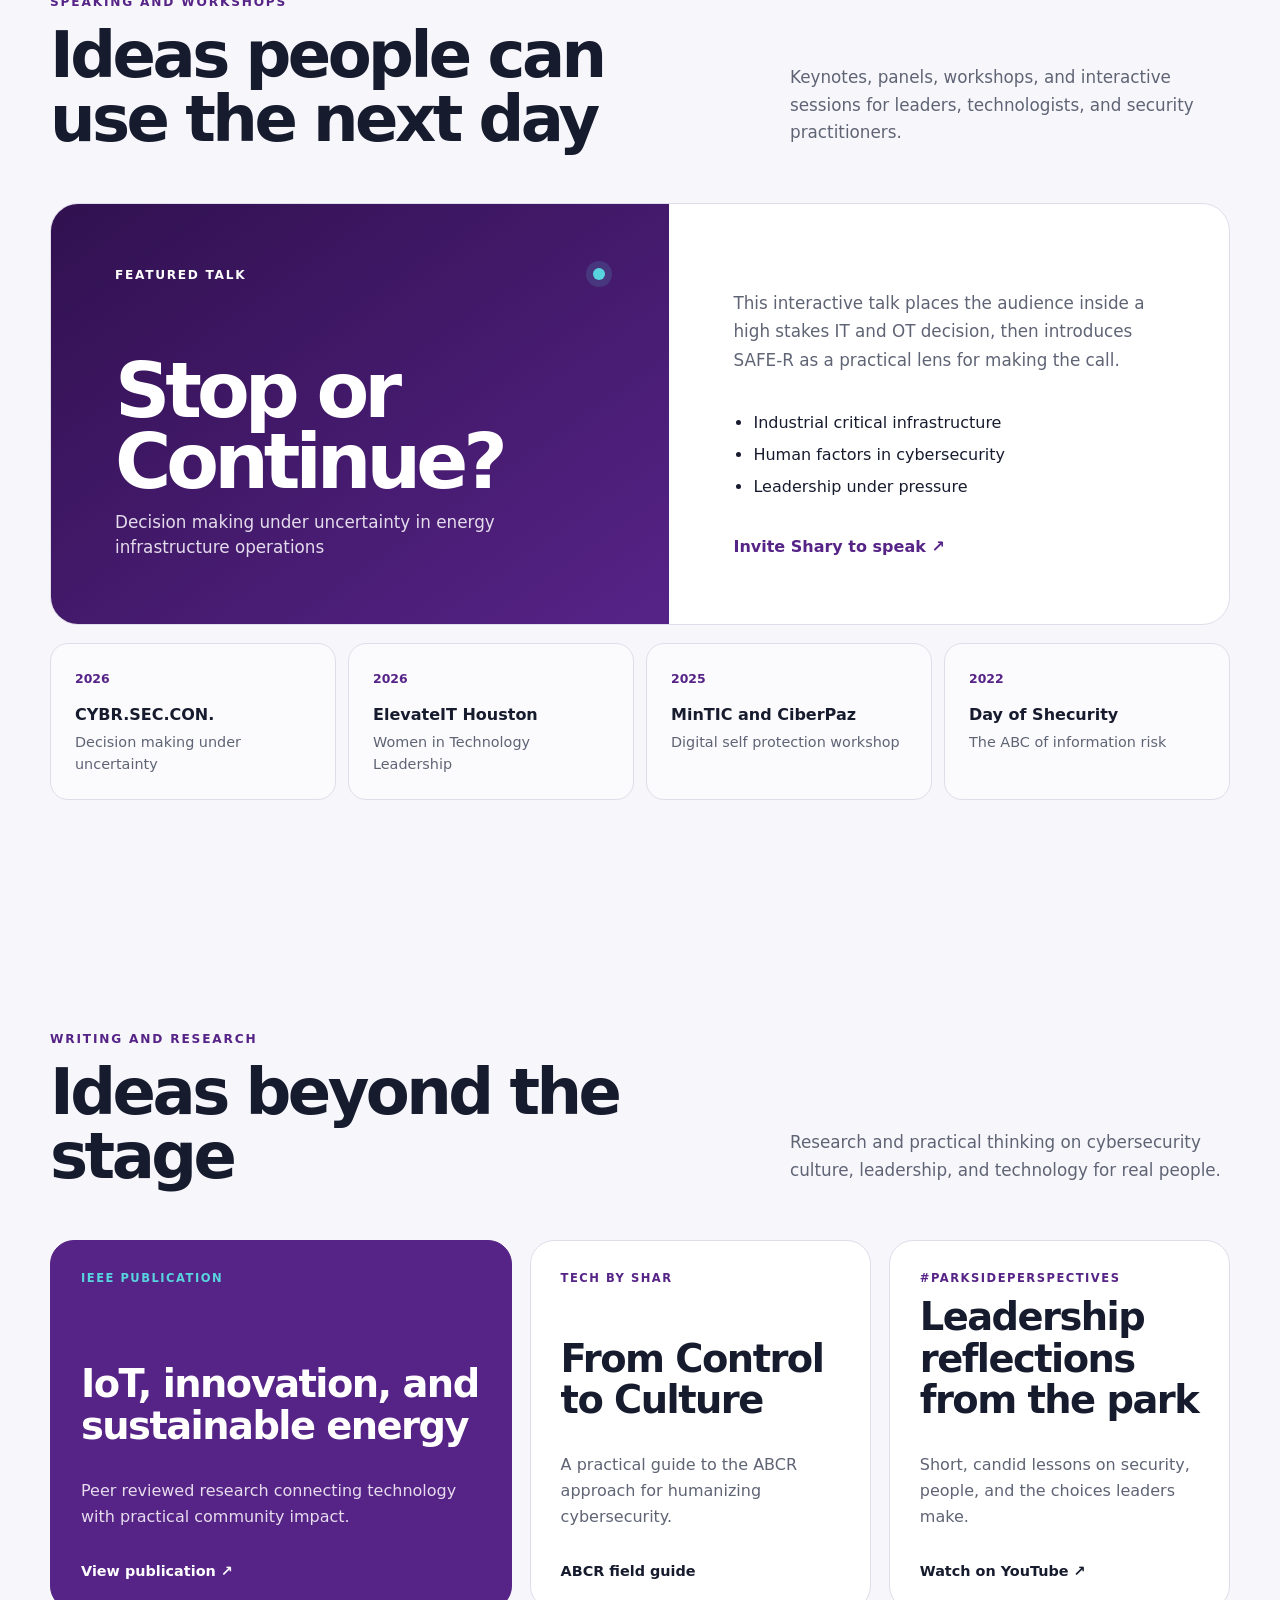
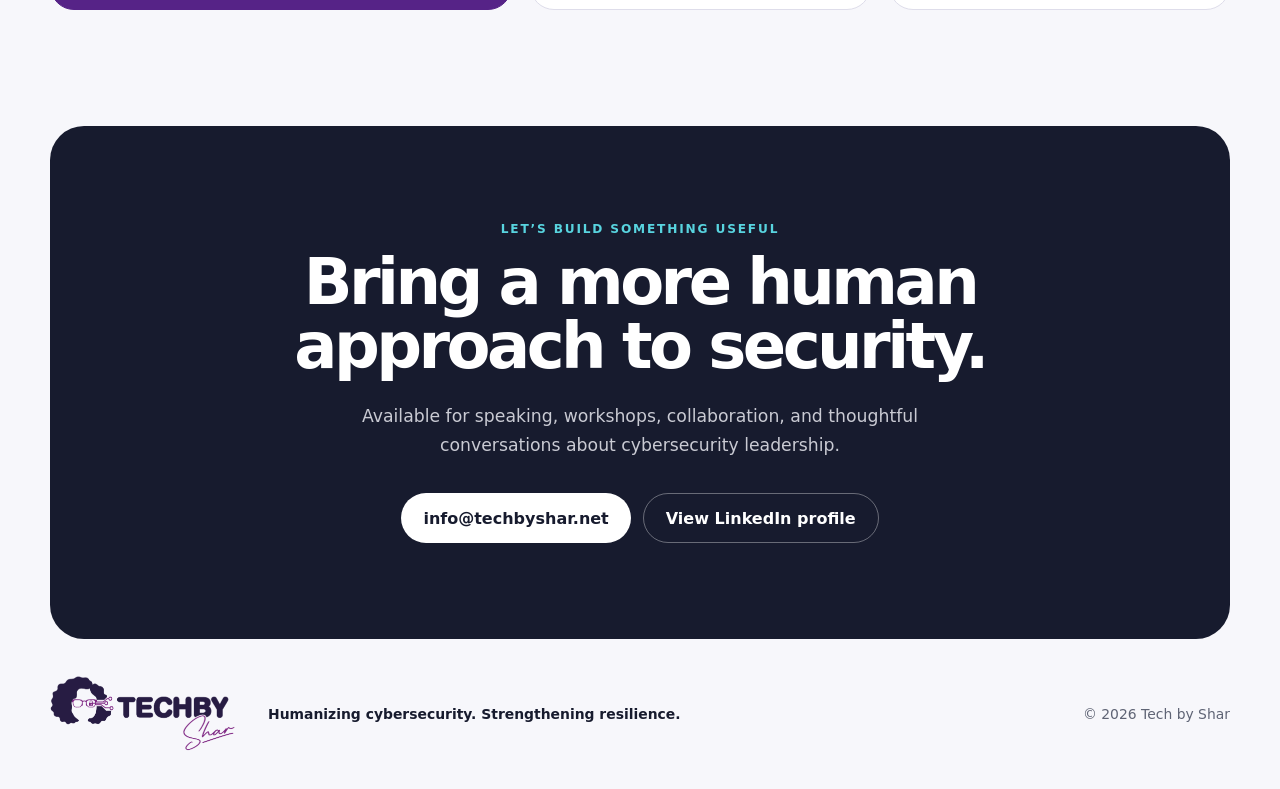
==== commit c9f44bb6: "Add files via upload" ====
--- a/index.html
+++ b/index.html
@@ -15,6 +15,7 @@
     </a>
     <nav aria-label="Primary navigation">
       <a href="#frameworks">Frameworks</a>
+      <a href="#kinora">Kinora</a>
       <a href="#speaking">Speaking</a>
       <a href="#insights">Insights</a>
       <a href="https://www.linkedin.com/in/techbyshar/" target="_blank" rel="noreferrer">LinkedIn ↗</a>
@@ -28,6 +29,7 @@
         <p class="eyebrow">Cybersecurity • Leadership • Critical infrastructure</p>
         <h1>Security works when people can work with it.</h1>
         <p class="hero-lede">I’m Shary Llanos Antonio, a technology leader translating complex risk into practical decisions, stronger operations, and security cultures people can sustain.</p>
+        <p class="hero-bridge">I build practical security tools for the decisions people face at work and at home.</p>
         <div class="hero-actions">
           <a class="button button-primary" href="#frameworks">Explore my frameworks</a>
           <a class="button button-secondary" href="#speaking">Invite me to speak</a>
@@ -52,14 +54,14 @@
     <section class="section frameworks" id="frameworks">
       <div class="section-heading">
         <div>
-          <p class="section-kicker">Practical frameworks</p>
+          <p class="section-kicker">Frameworks and tools</p>
           <h2>From awareness to action</h2>
         </div>
-        <p>I turn complex security ideas into tools leaders and teams can use in real environments, especially when operations, safety, and uncertainty collide.</p>
+        <p>Explore practical ways to build security habits, make decisions under pressure, and help families navigate digital life.</p>
       </div>
 
       <div class="framework-grid">
-        <a class="framework-card framework-abcr" href="https://techbyshar.github.io/ABCRLandingPage/" target="_blank" rel="noreferrer" aria-label="Explore the ABCR Humanizing Cybersecurity site">
+        <a class="framework-card framework-abcr" href="https://techbyshar-humanizing-cyber.shallan29.chatgpt.site/" target="_blank" rel="noreferrer" aria-label="Explore the ABCR Humanizing Cybersecurity site">
           <div class="card-topline"><span>Culture</span><span>Explore ↗</span></div>
           <h3>ABCR</h3>
           <p class="framework-subtitle">Awareness. Behavior. Culture. Resilience.</p>
@@ -81,7 +83,16 @@
             <li><strong>R</strong><span>Reversibility</span></li>
           </ul>
         </a>
-      </div>
+        <a class="framework-card framework-kinora" id="kinora" href="kinora/" aria-label="Explore Kinora early preview">
+          <div class="card-topline"><span>Family safety</span><span>Explore ↗</span></div>
+          <h3>Kinora<span class="kinora-spark" aria-hidden="true">✦</span></h3>
+          <p class="framework-subtitle">Learn. Practice. Connect.</p>
+          <p>Tips, a video game safety guide, and three short scenarios for parents, children, and teens. In English, Colombian Spanish, and draft Kriol.</p>
+          <span class="preview-status">Work in progress · Early preview</span>
+          <span class="kinora-development">Deeper, branching simulations are in development.</span>
+        </a>
+      </div>
+      <p class="practice-proof"><strong>In practice:</strong> In 2025, I facilitated a digital self-protection workshop for human rights defenders with MinTIC and CiberPaz.</p>
     </section>
 
     <section class="section impact" id="impact">
--- a/styles.css
+++ b/styles.css
@@ -84,6 +84,25 @@
 .safer-list li { display: grid; grid-template-columns: 44px 1fr; align-items: center; min-height: 48px; border-top: 1px solid rgba(255,255,255,.14); }
 .safer-list strong { color: var(--cyan); font-size: 1.2rem; }
 .safer-list span { color: #d7d8e1; }
+/* Compact, equal-weight tool cards keep all three paths visible together. */
+.hero-bridge { margin: 18px 0 0; max-width: 600px; color: var(--purple); font-weight: 750; line-height: 1.5; }
+.framework-grid { grid-template-columns: repeat(3, minmax(0, 1fr)); gap: 18px; }
+.framework-card { min-height: 425px; padding: 27px; }
+.framework-card h3 { font-size: clamp(3.25rem, 5vw, 5rem); }
+.framework-subtitle { margin: 14px 0 4px; }
+.letter-track { margin-top: 20px; }
+.letter-track span { aspect-ratio: 1.2; }
+.safer-list { margin-top: 18px; }
+.safer-list li { min-height: 40px; }
+.framework-kinora { background: linear-gradient(145deg, #e6f7f8, #e9e0f4); border: 1px solid #d2c5e0; transition: transform .2s ease, box-shadow .2s ease; }
+.framework-kinora:hover { transform: translateY(-5px); box-shadow: 0 20px 44px rgba(26,20,43,.12); }
+.framework-kinora h3 { color: var(--purple-deep); letter-spacing: -.07em; white-space: nowrap; }
+.kinora-spark { color: var(--purple); font-size: .42em; vertical-align: top; margin-left: 6px; }
+.framework-kinora > p:not(.framework-subtitle) { color: #44465a; }
+.preview-status { margin-top: auto; padding: 8px 11px; border-radius: 999px; background: var(--white); color: var(--purple); font-size: .73rem; font-weight: 850; }
+.kinora-development { margin-top: 10px; color: #4e3d67; font-size: .78rem; line-height: 1.4; }
+.practice-proof { margin: 24px 0 0; color: var(--muted); font-size: .94rem; line-height: 1.6; }
+.practice-proof strong { color: var(--purple); }
 .impact { width: min(1320px, calc(100% - 40px)); padding-inline: clamp(26px, 5vw, 76px); border-radius: 34px; background: var(--purple-deep); color: var(--white); display: grid; grid-template-columns: .8fr 1.2fr; gap: 80px; }
 .impact-intro > p:last-child { color: #cec3d8; font-size: 1.05rem; line-height: 1.7; }
 .impact-list article { display: grid; grid-template-columns: 56px 1fr; gap: 20px; padding: 28px 0; border-top: 1px solid rgba(255,255,255,.16); }
@@ -128,7 +147,9 @@
 footer p:nth-child(2) { color: var(--ink); font-weight: 650; }
 @media (max-width: 820px) {
   .site-header { min-height: 74px; }
-  nav a:not(.nav-cta) { display: none; }
+  nav a:not(.nav-cta):not([href="#kinora"]) { display: none; }
+  nav { gap: 12px; }
+  nav a[href="#kinora"] { color: var(--purple); }
   .hero { grid-template-columns: 1fr; min-height: auto; padding: 54px 0 80px; }
   .hero-copy { order: 1; }
   .portrait-wrap { width: min(92%, 520px); margin: 0 auto; }
@@ -136,7 +157,7 @@
   .section { padding: 82px 0; }
   .section-heading, .framework-grid, .impact, .talk-feature, .insight-grid { grid-template-columns: 1fr; }
   .section-heading { gap: 24px; margin-bottom: 36px; }
-  .framework-card { min-height: 480px; }
+  .framework-card { min-height: 365px; }
   .impact { gap: 52px; }
   .engagements { grid-template-columns: 1fr 1fr; }
   footer { grid-template-columns: 1fr; text-align: center; padding: 36px 0; gap: 4px; }
@@ -144,15 +165,19 @@
 }
 @media (max-width: 480px) {
   .site-header, .hero { width: min(100% - 28px, 1180px); }
-  .site-header .logo-frame { width: 172px; height: 70px; }
-  .site-header .logo-frame img { width: 188px; left: -10px; top: -39px; }
+  .site-header .logo-frame { width: 132px; height: 70px; }
+  .site-header .logo-frame img { width: 148px; left: -8px; top: -31px; }
+  nav { gap: 8px; }
+  nav a { font-size: .78rem; }
+  .nav-cta { padding: 8px 10px; }
   .hero-actions { display: grid; }
   .button { width: 100%; }
   .manifesto, .impact, .contact { width: calc(100% - 20px); border-radius: 24px; }
   .engagements { grid-template-columns: 1fr; }
   .talk-stage { min-height: 360px; }
+
 }
 @media (prefers-reduced-motion: reduce) {
   html { scroll-behavior: auto; }
-  .insight-card, .framework-abcr, .framework-safer { transition: none; }
+  .insight-card, .framework-abcr, .framework-safer, .framework-kinora { transition: none; }
 }
